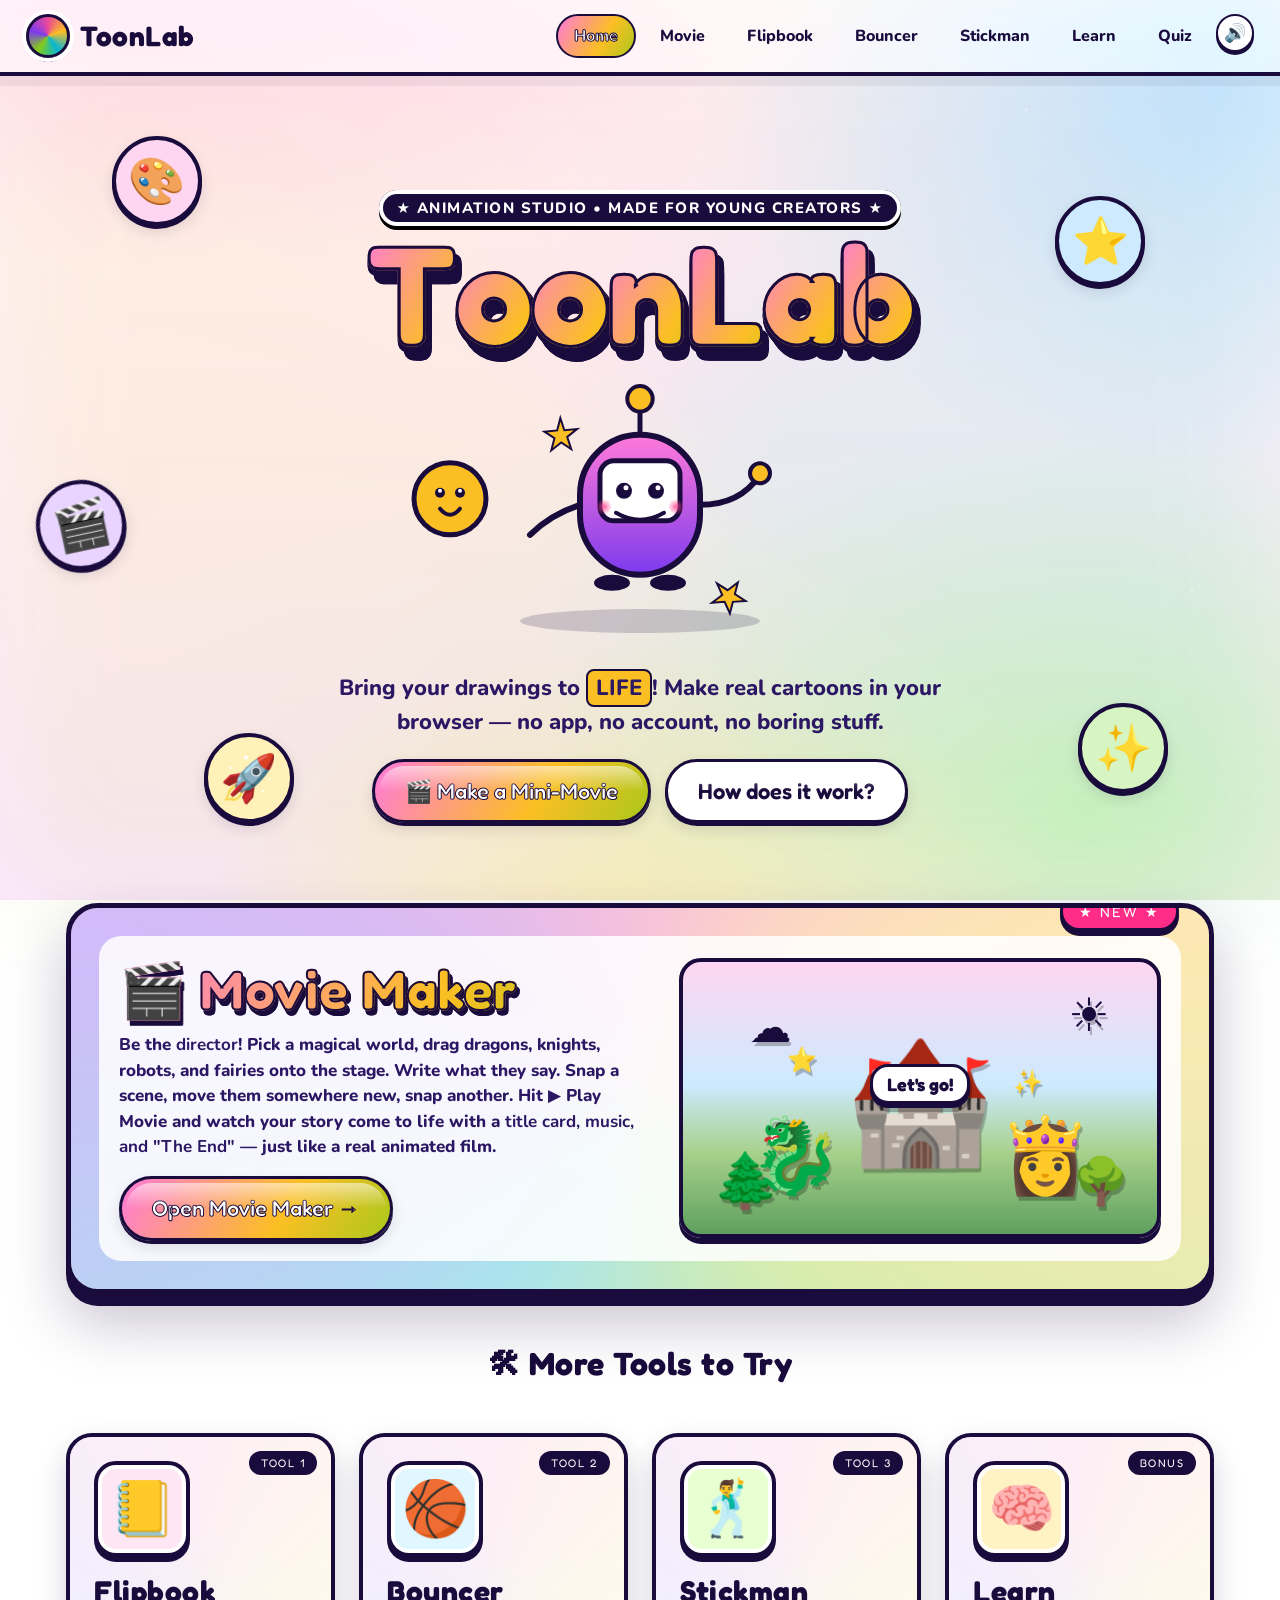
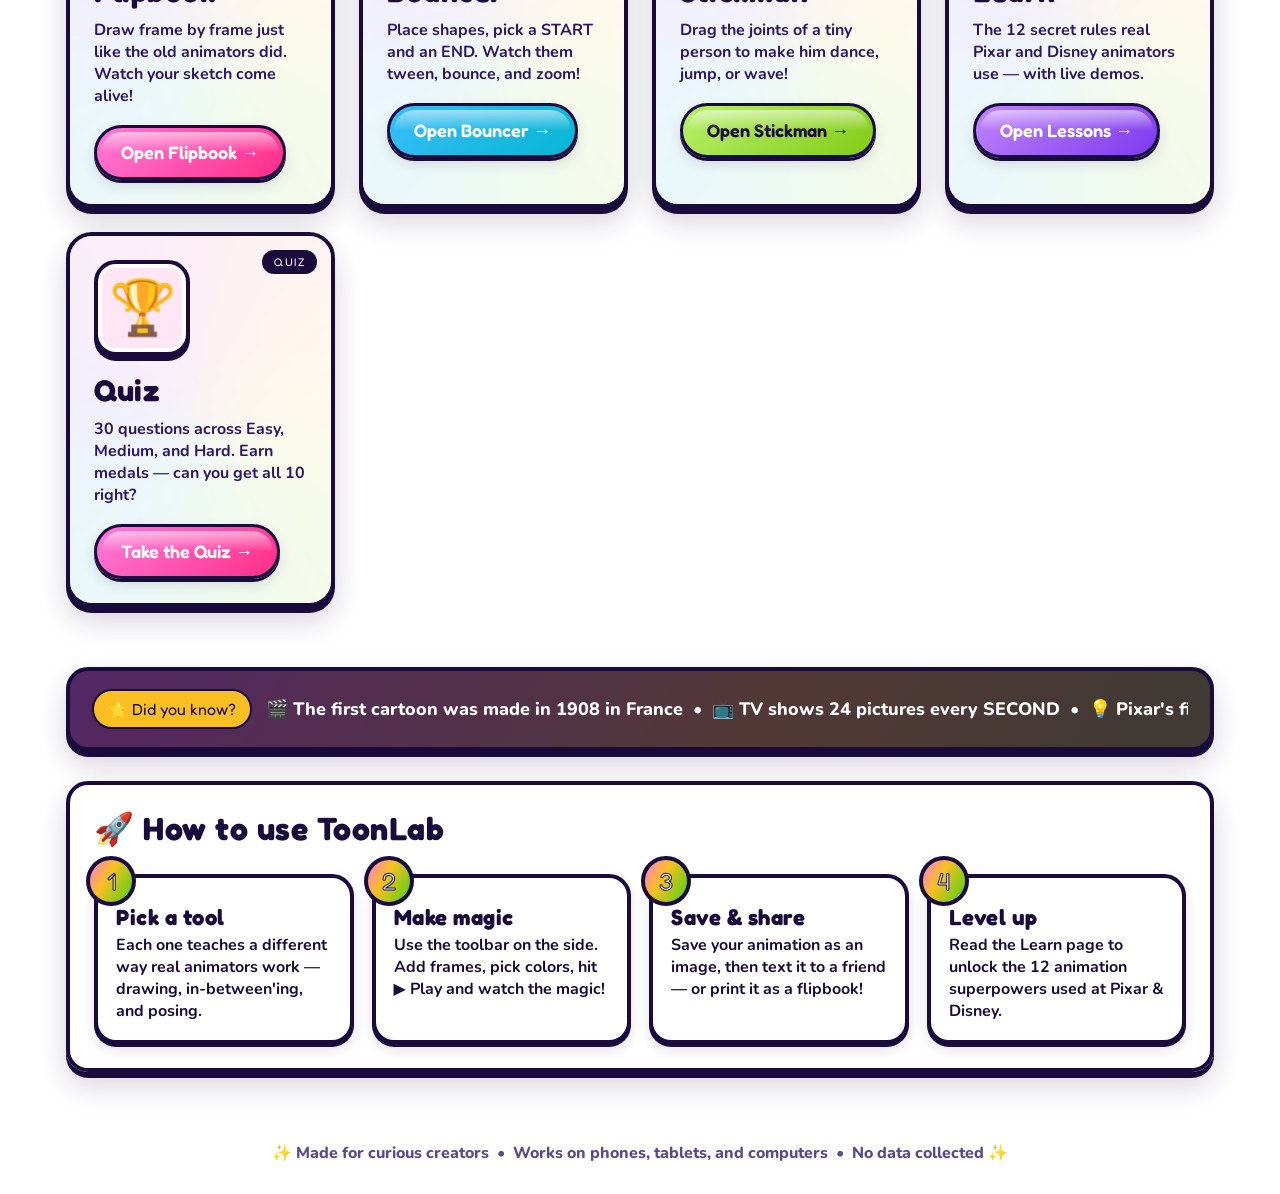
==== index.html @ 98f2019d "Add files via upload" ====
<!doctype html>
<html lang="en">
<head>
<meta charset="utf-8" />
<meta name="viewport" content="width=device-width,initial-scale=1" />
<title>ToonLab — Animation Studio for Young Creators</title>
<meta name="description" content="A free, fun animation studio for kids ages 11–13. Draw flipbooks, animate bouncing shapes, pose a stickman, and learn the 12 principles of animation." />
<link rel="preconnect" href="https://fonts.googleapis.com">
<link rel="preconnect" href="https://fonts.gstatic.com" crossorigin>
<link href="https://fonts.googleapis.com/css2?family=Fredoka:wght@500;600;700&family=Nunito:wght@600;700;800;900&display=swap" rel="stylesheet">
<link rel="stylesheet" href="styles.css" />
<link rel="icon" href="data:image/svg+xml,<svg xmlns=%22http://www.w3.org/2000/svg%22 viewBox=%220 0 100 100%22><text y=%22.9em%22 font-size=%2290%22>🎨</text></svg>" />
</head>
<body>

<nav class="nav">
  <a href="index.html" class="brand"><span class="logo"></span> ToonLab</a>
  <div class="nav-links">
    <a href="index.html" class="active">Home</a>
    <a href="movie.html">Movie</a>
    <a href="flipbook.html">Flipbook</a>
    <a href="bouncer.html">Bouncer</a>
    <a href="stickman.html">Stickman</a>
    <a href="learn.html">Learn</a>
    <a href="quiz.html">Quiz</a>
  </div>
</nav>

<div class="page">

  <section class="hero">
    <!-- floating background stickers -->
    <div class="sticker s1">🎨</div>
    <div class="sticker s2">⭐</div>
    <div class="sticker s3">🚀</div>
    <div class="sticker s4">✨</div>
    <div class="sticker s5">🎬</div>

    <div class="sub">★ Animation Studio • Made for Young Creators ★</div>
    <h1 aria-label="ToonLab">
      <span class="letter">T</span><span class="letter">o</span><span class="letter">o</span><span class="letter">n</span><span class="letter">L</span><span class="letter">a</span><span class="letter">b</span>
    </h1>

    <!-- big mascot -->
    <div style="margin: 22px auto 6px; max-width:520px">
      <svg id="mascot" viewBox="0 0 520 260" xmlns="http://www.w3.org/2000/svg" aria-hidden="true">
        <defs>
          <linearGradient id="bodyGrad" x1="0" x2="0" y1="0" y2="1">
            <stop offset="0%" stop-color="#ff7ad9"/>
            <stop offset="100%" stop-color="#7c3aed"/>
          </linearGradient>
          <radialGradient id="cheek" cx=".5" cy=".5" r=".5">
            <stop offset="0%" stop-color="#ff3b8b" stop-opacity=".8"/>
            <stop offset="100%" stop-color="#ff3b8b" stop-opacity="0"/>
          </radialGradient>
        </defs>

        <!-- shadow puddle -->
        <ellipse cx="260" cy="240" rx="120" ry="12" fill="#1a0b3d" opacity=".18"/>

        <!-- left bouncy friend -->
        <g transform="translate(70,140)">
          <circle cx="0" cy="0" r="36" fill="#fbbf24" stroke="#1a0b3d" stroke-width="5"/>
          <circle cx="-10" cy="-6" r="5" fill="#1a0b3d"/>
          <circle cx="10"  cy="-6" r="5" fill="#1a0b3d"/>
          <circle cx="-10" cy="-8" r="2" fill="#fff"/>
          <circle cx="10"  cy="-8" r="2" fill="#fff"/>
          <path d="M-10 10 Q0 22 10 10" stroke="#1a0b3d" stroke-width="4" fill="none" stroke-linecap="round"/>
          <animateTransform attributeName="transform" type="translate" values="70,140; 70,116; 70,140" dur="1.4s" repeatCount="indefinite"/>
        </g>

        <!-- right wedge buddy -->
        <g transform="translate(440,150)">
          <polygon points="0,-32 30,28 -30,28" fill="#06b6d4" stroke="#1a0b3d" stroke-width="5"/>
          <circle cx="-8" cy="10" r="5" fill="#1a0b3d"/>
          <circle cx="10" cy="10" r="5" fill="#1a0b3d"/>
          <path d="M-8 22 Q1 28 10 22" stroke="#1a0b3d" stroke-width="4" fill="none" stroke-linecap="round"/>
          <animateTransform attributeName="transform" type="rotate" values="-8 0 0; 8 0 0; -8 0 0" dur="2s" repeatCount="indefinite" additive="sum"/>
          <animateTransform attributeName="transform" type="translate" values="440,150" dur="2s" repeatCount="indefinite" additive="sum"/>
        </g>

        <!-- center mascot: cute pencil-bot -->
        <g id="mascot-body">
          <!-- body -->
          <rect x="200" y="60" width="120" height="140" rx="60" fill="url(#bodyGrad)" stroke="#1a0b3d" stroke-width="6"/>
          <!-- antenna -->
          <line x1="260" y1="60" x2="260" y2="30" stroke="#1a0b3d" stroke-width="5"/>
          <circle cx="260" cy="24" r="10" fill="#fbbf24" stroke="#1a0b3d" stroke-width="4">
            <animate attributeName="r" values="10;13;10" dur="1s" repeatCount="indefinite"/>
          </circle>
          <!-- screen face -->
          <rect x="220" y="86" width="80" height="60" rx="14" fill="#fff" stroke="#1a0b3d" stroke-width="5"/>
          <!-- eyes -->
          <g id="eyes">
            <circle cx="244" cy="116" r="8" fill="#1a0b3d"/>
            <circle cx="276" cy="116" r="8" fill="#1a0b3d"/>
            <circle cx="246" cy="113" r="2.5" fill="#fff"/>
            <circle cx="278" cy="113" r="2.5" fill="#fff"/>
            <!-- blink -->
            <rect id="blinkL" x="236" y="116" width="16" height="0" fill="#fff"/>
            <rect id="blinkR" x="268" y="116" width="16" height="0" fill="#fff"/>
          </g>
          <!-- smile -->
          <path d="M236 138 Q260 152 284 138" stroke="#1a0b3d" stroke-width="4" fill="none" stroke-linecap="round"/>
          <!-- cheeks -->
          <circle cx="224" cy="132" r="8" fill="url(#cheek)"/>
          <circle cx="296" cy="132" r="8" fill="url(#cheek)"/>
          <!-- arms holding things -->
          <g>
            <!-- left arm holding paintbrush -->
            <path d="M200 130 Q170 140 150 160" stroke="#1a0b3d" stroke-width="6" fill="none" stroke-linecap="round"/>
            <g transform="translate(130,165)">
              <rect x="-6" y="-20" width="12" height="34" rx="3" fill="#ec4899" stroke="#1a0b3d" stroke-width="3"/>
              <rect x="-7" y="-30" width="14" height="14" rx="3" fill="#fbbf24" stroke="#1a0b3d" stroke-width="3"/>
              <animateTransform attributeName="transform" type="rotate" values="-25 0 0;15 0 0;-25 0 0" dur="2.4s" repeatCount="indefinite" additive="sum"/>
              <animateTransform attributeName="transform" type="translate" values="130,165" dur="2.4s" repeatCount="indefinite" additive="sum"/>
            </g>
            <!-- right arm wave -->
            <path id="rightArm" d="M320 130 Q360 130 380 100" stroke="#1a0b3d" stroke-width="6" fill="none" stroke-linecap="round"/>
            <circle id="rightHand" cx="380" cy="100" r="10" fill="#fbbf24" stroke="#1a0b3d" stroke-width="4">
              <animate attributeName="cy" values="100;82;100" dur="1.2s" repeatCount="indefinite"/>
            </circle>
          </g>
          <!-- feet -->
          <ellipse cx="232" cy="208" rx="18" ry="8" fill="#1a0b3d"/>
          <ellipse cx="288" cy="208" rx="18" ry="8" fill="#1a0b3d"/>
          <!-- whole body subtle bob -->
          <animateTransform attributeName="transform" type="translate" values="0,0; 0,-8; 0,0" dur="2.2s" repeatCount="indefinite"/>
        </g>

        <!-- sparkles around -->
        <g fill="#fbbf24" stroke="#1a0b3d" stroke-width="2">
          <polygon points="180,40 184,52 196,52 186,60 190,72 180,64 170,72 174,60 164,52 176,52" >
            <animateTransform attributeName="transform" type="rotate" from="0 180 56" to="360 180 56" dur="6s" repeatCount="indefinite"/>
          </polygon>
          <polygon points="350,200 354,212 366,212 356,220 360,232 350,224 340,232 344,220 334,212 346,212">
            <animateTransform attributeName="transform" type="rotate" from="360 350 216" to="0 350 216" dur="5s" repeatCount="indefinite"/>
          </polygon>
        </g>
      </svg>
    </div>

    <p class="lead">Bring your drawings to <em>LIFE</em>! Make real cartoons in your browser — no app, no account, no boring stuff.</p>
    <div class="cta-row">
      <a href="movie.html" class="btn rainbow big" data-sound="fanfare" data-confetti>🎬 Make a Mini-Movie</a>
      <a href="learn.html" class="btn ghost big" data-sound="pop">How does it work?</a>
    </div>
  </section>

  <section class="featured-movie">
    <a class="featured-card" href="movie.html" data-sound="fanfare">
      <span class="new-badge">★ NEW ★</span>
      <div class="featured-inner">
        <div class="featured-text">
          <h2>🎬 Movie Maker</h2>
          <p>Be the <strong>director</strong>! Pick a magical world, drag dragons, knights, robots, and fairies onto the stage. Write what they say. Snap a scene, move them somewhere new, snap another. Hit ▶ Play Movie and watch your story come to life with a <strong>title card, music, and "The End"</strong> — just like a real animated film.</p>
          <span class="btn rainbow big">Open Movie Maker →</span>
        </div>
        <div class="featured-preview">
          <div class="preview-scene">
            <span class="p-sun">☀️</span>
            <span class="p-cloud">☁️</span>
            <span class="p-castle">🏰</span>
            <span class="p-dragon">🐉</span>
            <span class="p-princess">👸</span>
            <span class="p-bubble">Let's go!</span>
            <span class="p-tree t1">🌲</span>
            <span class="p-tree t2">🌳</span>
            <span class="p-star s1">⭐</span>
            <span class="p-star s2">✨</span>
          </div>
        </div>
      </div>
    </a>
  </section>

  <h2 style="text-align:center; margin-top:50px; font-size:32px">🛠 More Tools to Try</h2>

  <section class="tools" aria-label="Animation tools">
    <a class="tool-card" href="flipbook.html" data-sound="pop">
      <div class="glass"></div>
      <span class="tag">Tool 1</span>
      <div class="icon" style="background:#ffe6f4">📒</div>
      <h3>Flipbook</h3>
      <p>Draw frame by frame just like the old animators did. Watch your sketch come alive!</p>
      <span class="btn pink go">Open Flipbook →</span>
    </a>
    <a class="tool-card" href="bouncer.html" data-sound="pop">
      <div class="glass"></div>
      <span class="tag">Tool 2</span>
      <div class="icon" style="background:#e0f7ff">🏀</div>
      <h3>Bouncer</h3>
      <p>Place shapes, pick a START and an END. Watch them tween, bounce, and zoom!</p>
      <span class="btn blue go">Open Bouncer →</span>
    </a>
    <a class="tool-card" href="stickman.html" data-sound="pop">
      <div class="glass"></div>
      <span class="tag">Tool 3</span>
      <div class="icon" style="background:#e7ffd1">🕺</div>
      <h3>Stickman</h3>
      <p>Drag the joints of a tiny person to make him dance, jump, or wave!</p>
      <span class="btn green go">Open Stickman →</span>
    </a>
    <a class="tool-card" href="learn.html" data-sound="pop">
      <div class="glass"></div>
      <span class="tag">Bonus</span>
      <div class="icon" style="background:#fff3c4">🧠</div>
      <h3>Learn</h3>
      <p>The 12 secret rules real Pixar and Disney animators use — with live demos.</p>
      <span class="btn purple go">Open Lessons →</span>
    </a>
    <a class="tool-card" href="quiz.html" data-sound="pop">
      <div class="glass"></div>
      <span class="tag">Quiz</span>
      <div class="icon" style="background:#ffe6f4">🏆</div>
      <h3>Quiz</h3>
      <p>30 questions across Easy, Medium, and Hard. Earn medals — can you get all 10 right?</p>
      <span class="btn pink go">Take the Quiz →</span>
    </a>
  </section>

  <section class="ticker" aria-label="Fun animation facts">
    <span class="label">⭐ Did you know?</span>
    <div class="scroll">
      <p>🎬 The first cartoon was made in 1908 in France &nbsp;•&nbsp;
         📺 TV shows 24 pictures every SECOND &nbsp;•&nbsp;
         💡 Pixar's first short was a bouncy lamp &nbsp;•&nbsp;
         🧱 Stop-motion animators move things 1 mm at a time &nbsp;•&nbsp;
         🐭 Mickey Mouse is just two circles &nbsp;•&nbsp;
         🎨 A flipbook can need 60 drawings for 5 seconds! 😱</p>
    </div>
  </section>

  <section class="card" style="margin-top:30px">
    <h2 style="margin-top:0; font-size:32px">🚀 How to use ToonLab</h2>
    <div class="howitworks">
      <div class="howstep">
        <div class="step-num">1</div>
        <h3>Pick a tool</h3>
        <p>Each one teaches a different way real animators work — drawing, in-between'ing, and posing.</p>
      </div>
      <div class="howstep">
        <div class="step-num">2</div>
        <h3>Make magic</h3>
        <p>Use the toolbar on the side. Add frames, pick colors, hit ▶ Play and watch the magic!</p>
      </div>
      <div class="howstep">
        <div class="step-num">3</div>
        <h3>Save & share</h3>
        <p>Save your animation as an image, then text it to a friend — or print it as a flipbook!</p>
      </div>
      <div class="howstep">
        <div class="step-num">4</div>
        <h3>Level up</h3>
        <p>Read the Learn page to unlock the 12 animation superpowers used at Pixar & Disney.</p>
      </div>
    </div>
  </section>

</div>

<footer>
  ✨ Made for curious creators &nbsp;•&nbsp; Works on phones, tablets, and computers &nbsp;•&nbsp; No data collected ✨
</footer>

<script src="fx.js"></script>
<script>
  // mascot occasional blink
  const blinkL = document.getElementById('blinkL');
  const blinkR = document.getElementById('blinkR');
  function blink(){
    if (!blinkL) return;
    blinkL.setAttribute('height','16'); blinkL.setAttribute('y','108');
    blinkR.setAttribute('height','16'); blinkR.setAttribute('y','108');
    setTimeout(()=>{
      blinkL.setAttribute('height','0');
      blinkR.setAttribute('height','0');
    }, 130);
    setTimeout(blink, 2200 + Math.random()*3000);
  }
  setTimeout(blink, 1500);

  // welcome toast
  window.addEventListener('load', ()=>{
    setTimeout(()=> ToonFX && ToonFX.toast("Welcome to ToonLab! Pick a tool to start.", "🎉"), 500);
  });
</script>
</body>
</html>
---- styles.css ----
/* ===================================================
   ToonLab — Visually-loaded theme for ages 11–13
   =================================================== */

:root{
  --ink:#1a0b3d;
  --paper:#ffffff;
  --purple:#7c3aed;
  --pink:#ec4899;
  --hot:#ff2d87;
  --yellow:#fbbf24;
  --gold:#ffb800;
  --blue:#06b6d4;
  --sky:#38bdf8;
  --green:#84cc16;
  --orange:#fb923c;
  --red:#ef4444;
  --mint:#34d399;
  --lilac:#c084fc;

  --shadow: 0 6px 0 var(--ink), 0 14px 30px rgba(26,11,61,.18);
  --shadow-sm: 0 3px 0 var(--ink), 0 6px 14px rgba(26,11,61,.12);
  --radius:22px;

  --grad-rainbow: linear-gradient(120deg, #ff7ad9, #fbbf24, #84cc16, #06b6d4, #7c3aed, #ff7ad9);
}

*{box-sizing:border-box}
html,body{margin:0;padding:0}
html{scroll-behavior:smooth}

body{
  font-family:'Nunito',system-ui,sans-serif;
  color:var(--ink);
  min-height:100vh;
  overflow-x:hidden;
  position:relative;
  background:
    radial-gradient(1100px 600px at 12% -10%, #ffd6f1 0%, transparent 60%),
    radial-gradient(900px 700px at 95% 10%, #cdeaff 0%, transparent 55%),
    radial-gradient(900px 700px at 50% 110%, #fff1b8 0%, transparent 50%),
    radial-gradient(1000px 700px at 85% 90%, #d6f5c3 0%, transparent 55%),
    linear-gradient(180deg, #fff8ee 0%, #fbe9ff 100%);
  background-attachment: fixed;
}

/* shifting hue overlay so the sky feels alive */
body::before{
  content:"";
  position:fixed; inset:0;
  background:
    conic-gradient(from 0deg at 50% 50%, rgba(255,122,217,0.18), rgba(6,182,212,0.18), rgba(132,204,22,0.18), rgba(251,191,36,0.18), rgba(255,122,217,0.18));
  filter: blur(60px);
  z-index:0;
  pointer-events:none;
  animation: skyShift 22s linear infinite;
  opacity:.55;
}
@keyframes skyShift{ to { transform: rotate(360deg) scale(1.2); } }

/* floating stars layer (CSS only — drawn with radial-gradients) */
body::after{
  content:"";
  position:fixed; inset:-50px;
  background-image:
    radial-gradient(2px 2px at 12% 22%, #fff, transparent 60%),
    radial-gradient(3px 3px at 78% 16%, #fff, transparent 60%),
    radial-gradient(2px 2px at 28% 78%, #fff, transparent 60%),
    radial-gradient(2px 2px at 62% 88%, #fff, transparent 60%),
    radial-gradient(3px 3px at 90% 64%, #fff, transparent 60%),
    radial-gradient(2px 2px at 6% 60%, #fff, transparent 60%),
    radial-gradient(2px 2px at 44% 12%, #fff, transparent 60%),
    radial-gradient(2px 2px at 36% 50%, #fff, transparent 60%);
  z-index:0;
  pointer-events:none;
  animation: starsFloat 14s ease-in-out infinite alternate;
  opacity:.7;
  mix-blend-mode: screen;
}
@keyframes starsFloat{
  from{ transform: translate3d(0,0,0); }
  to  { transform: translate3d(20px, -30px, 0); }
}

/* keep content above */
nav, .page, footer{ position:relative; z-index:1 }

/* ---------- Headings ---------- */
h1,h2,h3,.display{
  font-family:'Fredoka',sans-serif;
  font-weight:700;
  letter-spacing:0.5px;
}

/* ---------- Top nav ---------- */
.nav{
  display:flex;
  align-items:center;
  justify-content:space-between;
  padding:14px 26px;
  background:rgba(255,255,255,0.6);
  backdrop-filter: blur(14px) saturate(180%);
  -webkit-backdrop-filter: blur(14px) saturate(180%);
  border-bottom:4px solid var(--ink);
  position:sticky; top:0; z-index:50;
  box-shadow: 0 10px 0 rgba(26,11,61,0.06);
}
.brand{
  display:flex; align-items:center; gap:10px;
  font-family:'Fredoka',sans-serif;
  font-size:28px; font-weight:700;
  text-decoration:none; color:var(--ink);
  letter-spacing:0.5px;
}
.brand .logo{
  width:44px; height:44px; border-radius:50%;
  background: conic-gradient(var(--pink), var(--yellow), var(--blue), var(--green), var(--purple), var(--pink));
  border:3px solid var(--ink);
  animation: spin 12s linear infinite;
  box-shadow: 0 0 0 4px #fff, 0 4px 0 var(--ink);
}
@keyframes spin{to{transform:rotate(360deg)}}
.nav-links{display:flex; gap:6px; flex-wrap:wrap}
.nav-links a{
  text-decoration:none;
  color:var(--ink);
  padding:9px 16px;
  border-radius:999px;
  font-weight:800;
  border:2px solid transparent;
  transition: all .15s ease;
}
.nav-links a:hover{
  background:var(--yellow);
  border-color:var(--ink);
  transform: translateY(-2px);
}
.nav-links a.active{
  background: var(--grad-rainbow);
  background-size: 300% 300%;
  color:#fff;
  -webkit-text-stroke: 1px var(--ink);
  border-color:var(--ink);
  animation: gradMove 6s ease-in-out infinite;
}
@keyframes gradMove{
  0%,100%{background-position: 0% 50%}
  50%{background-position: 100% 50%}
}

/* ---------- Buttons ---------- */
.btn{
  display:inline-block;
  font-family:'Fredoka',sans-serif;
  font-weight:600;
  font-size:18px;
  padding:13px 24px;
  border-radius:999px;
  border:3px solid var(--ink);
  background:var(--yellow);
  color:var(--ink);
  cursor:pointer;
  box-shadow: var(--shadow-sm);
  transition: transform .08s, box-shadow .08s, filter .15s;
  text-decoration:none;
  position:relative;
}
.btn::before{
  content:"";
  position:absolute; inset:4px;
  border-radius:inherit;
  background: linear-gradient(180deg, rgba(255,255,255,.55), transparent 50%);
  pointer-events:none;
}
.btn:hover{ transform:translateY(-3px); filter:brightness(1.05); box-shadow: 0 7px 0 var(--ink), 0 12px 24px rgba(26,11,61,.2) }
.btn:active{ transform:translateY(2px); box-shadow: 0 1px 0 var(--ink) }
.btn.pink{ background: linear-gradient(135deg, #ff7ad9, var(--hot)); color:#fff }
.btn.blue{ background: linear-gradient(135deg, var(--sky), var(--blue)); color:#fff }
.btn.green{ background: linear-gradient(135deg, #b6f06a, var(--green)) }
.btn.purple{ background: linear-gradient(135deg, var(--lilac), var(--purple)); color:#fff }
.btn.ghost{ background:#fff }
.btn.rainbow{
  background: var(--grad-rainbow);
  background-size: 300% 300%;
  color:#fff;
  -webkit-text-stroke: 1px var(--ink);
  animation: gradMove 5s ease-in-out infinite;
}
.btn.small{font-size:14px; padding:8px 14px}
.btn.big{font-size:22px; padding:16px 30px}

/* ---------- Layout ---------- */
.page{max-width:1200px; margin:0 auto; padding:30px 26px}
.card{
  background:rgba(255,255,255,0.85);
  backdrop-filter: blur(10px);
  border:4px solid var(--ink);
  border-radius:var(--radius);
  box-shadow: var(--shadow);
  padding:24px;
}
.row{display:flex; gap:18px; flex-wrap:wrap}
.col{flex:1; min-width:260px}

/* ---------- HERO ---------- */
.hero{
  position:relative;
  padding: 70px 16px 30px;
  text-align:center;
  overflow:visible;
}
.hero h1{
  font-size:clamp(56px, 11vw, 140px);
  margin:0;
  line-height:0.95;
  letter-spacing:-2px;
  background: linear-gradient(180deg, #fff 0%, #ffe9d6 50%, #fff 100%);
  background-clip: text;
  -webkit-background-clip: text;
  color: transparent;
  -webkit-text-stroke: 3px var(--ink);
  filter: drop-shadow(6px 8px 0 var(--ink));
}
.hero h1 .letter{
  display:inline-block;
  background: var(--grad-rainbow);
  background-size: 400% 400%;
  -webkit-background-clip: text;
  background-clip: text;
  color: transparent;
  -webkit-text-stroke: 3px var(--ink);
  filter: drop-shadow(0 6px 0 var(--ink));
  animation: bob 2.4s ease-in-out infinite, gradMove 6s ease-in-out infinite;
}
.hero h1 .letter:nth-child(2){animation-delay:.1s, -1s}
.hero h1 .letter:nth-child(3){animation-delay:.2s, -2s}
.hero h1 .letter:nth-child(4){animation-delay:.3s, -3s}
.hero h1 .letter:nth-child(5){animation-delay:.4s, -4s}
.hero h1 .letter:nth-child(6){animation-delay:.5s, -5s}
.hero h1 .letter:nth-child(7){animation-delay:.6s, -6s}
@keyframes bob{
  0%,100%{transform:translateY(0) rotate(-3deg)}
  50%{transform:translateY(-16px) rotate(3deg)}
}
.hero .sub{
  display:inline-block;
  margin-top:14px;
  background: var(--ink);
  color:#fff;
  font-weight:800;
  padding:8px 18px;
  border-radius:999px;
  font-size:15px;
  letter-spacing:1.5px;
  text-transform:uppercase;
  box-shadow: 0 4px 0 #000, 0 0 0 4px #fff inset;
}
.hero p.lead{
  font-size:22px;
  max-width:680px;
  margin: 22px auto 12px;
  font-weight:800;
  color:#2b1763;
}
.hero p.lead em{
  background: var(--yellow);
  padding: 2px 8px;
  border-radius:8px;
  border:2px solid var(--ink);
  font-style: normal;
  display:inline-block;
}
.hero .cta-row{margin-top:22px; display:flex; gap:14px; justify-content:center; flex-wrap:wrap}

/* floating stickers */
.sticker{
  position:absolute;
  width:90px; height:90px;
  border-radius:50%;
  display:grid; place-items:center;
  border:4px solid var(--ink);
  box-shadow: var(--shadow-sm);
  font-size:46px;
  background:#fff;
  animation: floaty 6s ease-in-out infinite;
}
.sticker.s1{ top: 30px; left: 4%;  background:#ffd6f1; animation-delay:0s; }
.sticker.s2{ top: 90px; right:6%;  background:#cdeaff; animation-delay:-1.2s; }
.sticker.s3{ bottom: 30px; left: 12%; background:#fff1b8; animation-delay:-2.4s; }
.sticker.s4{ bottom: 60px; right: 4%; background:#d6f5c3; animation-delay:-3.6s; }
.sticker.s5{ top:50%; left: -30px; background:#e9d4ff; animation-delay:-4.8s; transform: rotate(-12deg); }
@keyframes floaty{
  0%,100%{ transform: translateY(0) rotate(-6deg); }
  50%   { transform: translateY(-18px) rotate(6deg); }
}

/* ----------- Tool cards (huge upgrade) ----------- */
.tools{
  display:grid;
  grid-template-columns: repeat(auto-fit, minmax(260px, 1fr));
  gap:24px;
  margin-top:50px;
}
.tool-card{
  position:relative;
  border:4px solid var(--ink);
  border-radius:26px;
  padding:24px;
  text-decoration:none;
  color:var(--ink);
  display:flex; flex-direction:column; gap:10px;
  background:#fff;
  box-shadow: var(--shadow);
  overflow:hidden;
  transform-style: preserve-3d;
  transition: transform .25s ease, box-shadow .25s ease;
}
.tool-card::before{
  content:"";
  position:absolute; inset:-30%;
  background: conic-gradient(from 0deg, var(--pink), var(--yellow), var(--green), var(--blue), var(--purple), var(--pink));
  filter: blur(40px);
  opacity:.4;
  z-index:0;
  animation: skyShift 18s linear infinite;
}
.tool-card > *{position:relative; z-index:1}
.tool-card .glass{
  position:absolute; inset:0;
  background: rgba(255,255,255,.78);
  z-index:0;
}
.tool-card:hover{
  transform: translateY(-8px) rotate(-1.2deg) scale(1.02);
  box-shadow: 0 14px 0 var(--ink), 0 30px 60px rgba(26,11,61,.25);
}
.tool-card .icon{
  width:96px; height:96px;
  border-radius:22px;
  border:4px solid var(--ink);
  display:grid; place-items:center;
  font-size:54px;
  background:#fff;
  box-shadow: 0 5px 0 var(--ink), 0 0 0 4px #fff inset;
  animation: floaty 5s ease-in-out infinite;
}
.tool-card h3{font-size:30px; margin:6px 0 0}
.tool-card p{margin:0; font-weight:700; color:#2b1763}
.tool-card .tag{
  position:absolute; top:14px; right:14px;
  background:var(--ink); color:#fff;
  font-family:'Fredoka',sans-serif;
  font-size:11px; padding:5px 12px;
  border-radius:999px;
  text-transform:uppercase; letter-spacing:1.5px;
  z-index:2;
}
.tool-card .go{
  align-self:flex-start;
  margin-top:8px;
}

/* ticker (facts) */
.ticker{
  margin-top:60px;
  background:var(--ink); color:#fff;
  border-radius:var(--radius);
  padding:18px 22px;
  border:4px solid var(--ink);
  display:flex; gap:14px; align-items:center;
  box-shadow: var(--shadow);
  position:relative; overflow:hidden;
}
.ticker::before{
  content:"";
  position:absolute; inset:0;
  background: var(--grad-rainbow);
  background-size:300% 300%;
  opacity:.25;
  animation: gradMove 8s ease-in-out infinite;
}
.ticker > *{position:relative; z-index:1}
.ticker .label{
  background:var(--yellow); color:var(--ink);
  font-family:'Fredoka',sans-serif;
  padding:8px 14px; border-radius:999px;
  white-space:nowrap;
  border:2px solid var(--ink);
}
.ticker .scroll{overflow:hidden; flex:1}
.ticker .scroll p{
  display:inline-block;
  white-space:nowrap;
  animation: ticker 44s linear infinite;
  font-weight:800;
  margin:0;
  font-size:18px;
}
@keyframes ticker{from{transform:translateX(100%)} to{transform:translateX(-100%)}}

/* how-it-works */
.howitworks{
  display:grid;
  grid-template-columns: repeat(auto-fit, minmax(220px, 1fr));
  gap:18px;
  margin-top:24px;
}
.howstep{
  position:relative;
  background:#fff;
  border:4px solid var(--ink);
  border-radius:22px;
  padding:18px;
  box-shadow: var(--shadow-sm);
}
.howstep .step-num{
  position:absolute; top:-22px; left:-12px;
  width:50px; height:50px;
  border-radius:50%;
  background: var(--grad-rainbow);
  background-size:200% 200%;
  border:4px solid var(--ink);
  display:grid; place-items:center;
  color:#fff;
  -webkit-text-stroke:1px var(--ink);
  font-family:'Fredoka',sans-serif;
  font-size:24px;
  animation: gradMove 6s ease-in-out infinite, floaty 5s ease-in-out infinite;
}
.howstep h3{margin:8px 0 4px; font-size:22px}
.howstep p{margin:0; font-weight:700}

/* ---------- studio (tool pages) ---------- */
.studio{
  display:grid;
  grid-template-columns: 260px 1fr;
  gap:20px;
}
.studio .panel{
  background: rgba(255,255,255,0.92);
  backdrop-filter: blur(10px);
  border:4px solid var(--ink);
  border-radius:var(--radius);
  box-shadow: var(--shadow);
  padding:18px;
}
.studio .stage-wrap{padding:0; overflow:hidden}
.studio h2{margin:0 0 14px; font-size:24px}
.studio .group{margin-bottom:18px}
.studio .group label{
  display:block; font-weight:800; font-size:12px;
  text-transform:uppercase; letter-spacing:1.5px;
  margin-bottom:6px;
  color:#5b3da4;
}
.swatches{display:flex; flex-wrap:wrap; gap:8px}
.swatch{
  width:32px; height:32px; border-radius:50%;
  border:3px solid var(--ink); cursor:pointer;
  transition: transform .12s;
  box-shadow: 0 3px 0 var(--ink);
}
.swatch:hover{ transform: translateY(-3px) scale(1.1) }
.swatch.active{ outline:4px solid var(--yellow); outline-offset:3px }
.slider-row{display:flex; align-items:center; gap:8px}
.slider-row input[type=range]{flex:1}
input[type=range]{
  -webkit-appearance: none;
  appearance: none;
  height:10px;
  background: linear-gradient(90deg, var(--pink), var(--yellow), var(--green), var(--blue), var(--purple));
  border-radius:999px;
  border:3px solid var(--ink);
  outline:none;
}
input[type=range]::-webkit-slider-thumb{
  -webkit-appearance: none;
  appearance: none;
  width:20px; height:20px; border-radius:50%;
  background:#fff;
  border:3px solid var(--ink);
  cursor:pointer;
  box-shadow:0 3px 0 var(--ink);
}
input[type=range]::-moz-range-thumb{
  width:20px; height:20px; border-radius:50%;
  background:#fff; border:3px solid var(--ink); cursor:pointer;
  box-shadow:0 3px 0 var(--ink);
}
.button-row{display:flex; gap:8px; flex-wrap:wrap}
.frames{
  background:linear-gradient(180deg, #fff4d6, #ffe5f4);
  border-top:4px solid var(--ink);
  padding:14px;
  display:flex; gap:10px; overflow-x:auto;
}
.frame-thumb{
  width:84px; height:62px;
  background:#fff;
  border:3px solid var(--ink);
  border-radius:12px;
  flex-shrink:0;
  position:relative;
  cursor:pointer;
  box-shadow: 0 3px 0 var(--ink);
  transition: transform .12s;
}
.frame-thumb:hover{ transform: translateY(-3px) rotate(-2deg); }
.frame-thumb.active{outline:4px solid var(--pink); outline-offset:2px}
.frame-thumb .num{
  position:absolute; bottom:-7px; right:-7px;
  background:var(--purple); color:#fff;
  font-family:'Fredoka',sans-serif;
  font-size:11px; padding:2px 7px;
  border-radius:999px;
  border:2px solid var(--ink);
}
.frame-thumb canvas, .frame-thumb img{width:100%; height:100%; border-radius:8px}
.frame-thumb .x{
  position:absolute; top:-8px; left:-8px;
  background:var(--hot); color:#fff;
  border:2px solid var(--ink);
  width:20px; height:20px; border-radius:50%;
  font-size:12px; line-height:16px;
  cursor:pointer;
}
.add-frame{
  background: linear-gradient(135deg, #b6f06a, var(--green));
  color:var(--ink);
  border:3px dashed var(--ink);
  border-radius:12px;
  font-family:'Fredoka',sans-serif; font-size:32px;
  cursor:pointer;
  width:84px; height:62px;
  flex-shrink:0;
  box-shadow: 0 3px 0 var(--ink);
}
.add-frame:hover{ transform: translateY(-3px) rotate(3deg); }

/* stage */
.stage{
  background:
    linear-gradient(45deg, #f9f3ff 25%, transparent 25%) 0 0/24px 24px,
    linear-gradient(-45deg, #f9f3ff 25%, transparent 25%) 0 12px/24px 24px,
    linear-gradient(45deg, transparent 75%, #f9f3ff 75%) 12px -12px/24px 24px,
    linear-gradient(-45deg, transparent 75%, #f9f3ff 75%) -12px 0/24px 24px,
    #ffffff;
  display:block;
  width:100%;
  border-bottom:4px solid var(--ink);
  cursor:crosshair;
  touch-action:none;
}

/* page banner used on tool/learn pages */
.banner{
  position:relative;
  border:4px solid var(--ink);
  border-radius:var(--radius);
  padding: 28px 26px;
  margin-bottom: 22px;
  overflow:hidden;
  background: var(--grad-rainbow);
  background-size: 300% 300%;
  color:#fff;
  -webkit-text-stroke: 1px var(--ink);
  box-shadow: var(--shadow);
  animation: gradMove 8s ease-in-out infinite;
}
.banner::after{
  content:"";
  position:absolute; inset:0;
  background:
    radial-gradient(circle at 14% 30%, rgba(255,255,255,.55) 0 16px, transparent 17px),
    radial-gradient(circle at 88% 70%, rgba(255,255,255,.55) 0 22px, transparent 23px),
    radial-gradient(circle at 56% 18%, rgba(255,255,255,.45) 0 10px, transparent 11px),
    radial-gradient(circle at 30% 80%, rgba(255,255,255,.45) 0 8px, transparent 9px),
    radial-gradient(circle at 72% 30%, rgba(255,255,255,.45) 0 12px, transparent 13px);
  pointer-events:none;
}
.banner h1{
  margin:0;
  font-size: clamp(34px, 5.5vw, 56px);
  line-height:1;
  filter: drop-shadow(3px 4px 0 var(--ink));
}
.banner p{
  margin:8px 0 0;
  font-size:18px;
  font-weight:800;
  max-width:780px;
}
.banner .float{
  position:absolute;
  font-size:46px;
  filter: drop-shadow(2px 3px 0 rgba(0,0,0,.25));
  animation: floaty 5s ease-in-out infinite;
}
.banner .float.f1{top:14px; right:22px}
.banner .float.f2{bottom:14px; right:120px; animation-delay:-1.5s}
.banner .float.f3{top:54px; right:200px; animation-delay:-2.5s}

/* ---------- Learn page ---------- */
.learn-grid{
  display:grid;
  grid-template-columns: repeat(auto-fit, minmax(280px, 1fr));
  gap:18px;
  margin-top:20px;
}
.principle{
  position:relative;
  background:#fff;
  border:4px solid var(--ink);
  border-radius:var(--radius);
  padding:18px;
  box-shadow: var(--shadow-sm);
  overflow:hidden;
  transition: transform .2s;
}
.principle:hover{ transform: translateY(-4px) rotate(-1deg); }
.principle::before{
  content:"";
  position:absolute; left:-60px; top:-60px; width:140px; height:140px;
  border-radius:50%;
  background: var(--grad-rainbow);
  background-size:200% 200%;
  filter: blur(30px);
  opacity:.45;
  animation: gradMove 10s ease-in-out infinite;
  z-index:0;
}
.principle > *{position:relative; z-index:1}
.principle .num{
  display:inline-block;
  background: var(--yellow);
  color:var(--ink);
  font-family:'Fredoka',sans-serif;
  width:42px; height:42px; border-radius:50%;
  text-align:center; line-height:34px;
  border:3px solid var(--ink);
  font-size:20px;
  margin-bottom:6px;
  box-shadow: 0 3px 0 var(--ink);
}
.principle h3{margin:6px 0; font-size:22px}
.principle .demo{
  height:84px; background:#fff8ee;
  border:3px dashed var(--ink);
  border-radius:12px;
  margin:10px 0;
  position:relative; overflow:hidden;
}
.principle p{font-weight:700}

.tip-strip{
  background: linear-gradient(135deg, var(--sky), var(--blue));
  color:#fff;
  border:4px solid var(--ink);
  border-radius:var(--radius);
  padding:18px 22px;
  margin-top:26px;
  display:flex; gap:14px; align-items:center;
  box-shadow:var(--shadow);
}
.tip-strip .ico{font-size:36px}

/* ---------- Glossary / facts ---------- */
.fun-facts{
  display:grid; grid-template-columns: repeat(auto-fit, minmax(220px, 1fr));
  gap:14px; margin-top:24px;
}
.fact{
  background: linear-gradient(135deg, #fff7c7, var(--yellow));
  border:4px solid var(--ink);
  border-radius:var(--radius);
  padding:16px;
  box-shadow: var(--shadow-sm);
  font-weight:800;
  position:relative; overflow:hidden;
}
.fact::before{
  content:"⭐";
  position:absolute; right:-10px; top:-14px;
  font-size:60px; opacity:.18;
}
.fact strong{font-family:'Fredoka',sans-serif; display:block; font-size:18px; margin-bottom:4px}

.glossary{
  background:#fff;
  border:4px solid var(--ink);
  border-radius:var(--radius);
  box-shadow: var(--shadow);
  padding:24px;
  margin-top:30px;
}
.glossary dt{
  font-family:'Fredoka',sans-serif;
  font-weight:700;
  font-size:20px;
  color:var(--purple);
  margin-top:12px;
}
.glossary dd{margin:0 0 6px; font-weight:700}

footer{
  text-align:center;
  padding:40px 20px 30px;
  font-weight:800;
  color:#5b4b89;
  position:relative; z-index:1;
}

/* ===== Sparkle / Confetti effects (canvas overlay) ===== */
#fx-canvas{
  position:fixed; inset:0;
  pointer-events:none;
  z-index:90;
}

/* Toast (achievements) */
.toast{
  position:fixed; bottom:30px; left:50%;
  transform: translateX(-50%) translateY(40px);
  background:#fff;
  border:4px solid var(--ink);
  border-radius:999px;
  padding:14px 22px;
  font-family:'Fredoka',sans-serif;
  font-weight:700; font-size:18px;
  display:flex; gap:10px; align-items:center;
  box-shadow: var(--shadow);
  opacity:0;
  transition: transform .3s ease, opacity .3s ease;
  z-index:120;
  pointer-events:none;
}
.toast.show{ opacity:1; transform: translateX(-50%) translateY(0); }
.toast .emo{ font-size:24px }

/* Sound toggle in nav */
.sound-toggle{
  border:2px solid var(--ink);
  border-radius:999px;
  background:#fff;
  width:38px; height:38px;
  font-size:18px;
  cursor:pointer;
  box-shadow: 0 3px 0 var(--ink);
}
.sound-toggle:hover{ transform: translateY(-2px); }

/* ===== Featured Movie card (homepage hero) ===== */
.featured-movie{ margin-top:50px }
.featured-card{
  position:relative;
  display:block;
  border:5px solid var(--ink);
  border-radius:32px;
  padding:28px;
  text-decoration:none;
  color:var(--ink);
  background:#fff;
  box-shadow: 0 12px 0 var(--ink), 0 28px 60px rgba(26,11,61,.25);
  overflow:hidden;
  transition: transform .25s ease, box-shadow .25s ease;
}
.featured-card:hover{
  transform: translateY(-6px) rotate(-.5deg);
  box-shadow: 0 18px 0 var(--ink), 0 38px 80px rgba(26,11,61,.3);
}
.featured-card::before{
  content:"";
  position:absolute; inset:-40%;
  background: conic-gradient(from 0deg, var(--pink), var(--yellow), var(--green), var(--blue), var(--purple), var(--pink));
  filter: blur(50px);
  opacity:.35;
  z-index:0;
  animation: skyShift 18s linear infinite;
}
.featured-card > .featured-inner{
  position:relative;
  z-index:1;
  display:grid;
  grid-template-columns: 1.1fr 1fr;
  gap:30px;
  align-items:center;
  background: rgba(255,255,255,.86);
  border-radius: 22px;
  padding:20px;
}
.featured-text h2{
  margin:0 0 10px;
  font-size: clamp(34px, 5vw, 54px);
  background: var(--grad-rainbow);
  background-size: 300% 300%;
  -webkit-background-clip: text;
  background-clip: text;
  color: transparent;
  -webkit-text-stroke: 2px var(--ink);
  filter: drop-shadow(3px 5px 0 var(--ink));
  animation: gradMove 6s ease-in-out infinite;
}
.featured-text p{ font-weight:800; font-size:17px; margin: 0 0 16px; color:#2b1763; line-height:1.5 }
.new-badge{
  position:absolute;
  top:-16px; right:30px;
  background: var(--hot); color:#fff;
  font-family:'Fredoka',sans-serif;
  font-size:14px;
  padding:8px 16px;
  border:3px solid var(--ink);
  border-radius:999px;
  letter-spacing:2px;
  box-shadow: 0 5px 0 var(--ink);
  z-index:5;
  animation: badgePop 1.4s ease-in-out infinite;
}
@keyframes badgePop{
  0%,100%{ transform: rotate(-6deg) scale(1) }
  50%   { transform: rotate(6deg) scale(1.1) }
}

/* preview "movie poster" */
.featured-preview{
  position:relative;
  height:280px;
  border-radius:22px;
  border:4px solid var(--ink);
  overflow:hidden;
  box-shadow: 0 6px 0 var(--ink);
  background: linear-gradient(180deg, #ffd6f1 0%, #cdeaff 45%, #a7d18c 70%, #5fa05f 100%);
}
.preview-scene{ position:absolute; inset:0 }
.preview-scene > span{
  position:absolute;
  filter: drop-shadow(2px 4px 0 rgba(0,0,0,.25));
}
.preview-scene .p-sun{ top:8%;  right:10%; font-size:46px; animation: floaty 4s ease-in-out infinite }
.preview-scene .p-cloud{ top:14%; left:14%; font-size:42px; animation: floaty 5s ease-in-out infinite reverse }
.preview-scene .p-castle{ bottom:18%; left:50%; transform:translateX(-50%); font-size:120px }
.preview-scene .p-tree.t1{ bottom:6%; left:6%; font-size:54px }
.preview-scene .p-tree.t2{ bottom:8%; right:6%; font-size:46px }
.preview-scene .p-dragon{
  bottom:10%; left:14%; font-size:74px;
  animation: hop 1.6s ease-in-out infinite;
}
.preview-scene .p-princess{
  bottom:10%; right:14%; font-size:74px;
  animation: hop 1.6s ease-in-out infinite .2s;
}
@keyframes hop{
  0%,100%{ transform: translateY(0) }
  50%   { transform: translateY(-14px) }
}
.preview-scene .p-bubble{
  position:absolute;
  bottom:48%; left:50%;
  transform: translateX(-50%);
  background:#fff;
  border:3px solid var(--ink);
  border-radius:18px;
  padding:6px 14px;
  font-family:'Fredoka',sans-serif;
  font-weight:700;
  font-size:18px;
  box-shadow: 0 4px 0 var(--ink);
  animation: bubblePop 2.4s ease-in-out infinite;
}
@keyframes bubblePop{
  0%,40%{ opacity:0; transform: translate(-50%, 10px) scale(.7) }
  50%,90%{ opacity:1; transform: translate(-50%, 0) scale(1) }
  100%{ opacity:0; transform: translate(-50%, -10px) scale(.9) }
}
.preview-scene .p-star{ font-size:24px; animation: spinStar 3s linear infinite }
.preview-scene .p-star.s1{ top:30%; left:22%; }
.preview-scene .p-star.s2{ top:38%; right:24%; animation-direction: reverse }
@keyframes spinStar{ to { transform: rotate(360deg) } }

@media (max-width: 760px){
  .featured-card > .featured-inner{ grid-template-columns: 1fr }
  .featured-preview{ height:220px }
}

/* ===== Movie Maker (movie.html) ===== */
.movie-studio{
  display:grid;
  grid-template-columns: 230px 1fr 230px;
  gap:18px;
}
.movie-studio .panel{
  background:rgba(255,255,255,.92);
  backdrop-filter: blur(10px);
  border:4px solid var(--ink);
  border-radius:var(--radius);
  box-shadow:var(--shadow);
  padding:16px;
}
.movie-studio .stage-col{ display:flex; flex-direction:column; gap:12px }
.movie-stage{
  position:relative;
  width:100%;
  aspect-ratio: 16/9;
  border:5px solid var(--ink);
  border-radius:var(--radius);
  overflow:hidden;
  background:#000;
  box-shadow:var(--shadow);
  cursor: crosshair;
  touch-action: none;
  user-select: none;
}
.movie-stage .bg, .movie-stage .decor, .movie-stage .items, .movie-stage .movieMode{
  position:absolute; inset:0;
}
.movie-stage .bg{ z-index:0; transition: opacity .35s ease }
.movie-stage .decor{ z-index:1; pointer-events:none }
.movie-stage .items{ z-index:2 }
.movie-stage .movieMode{ z-index:5; pointer-events:none; opacity:0; transition:opacity .35s }
.movie-stage .movieMode.on{ opacity:1 }
.movie-stage .movieMode .bar{
  position:absolute; left:0; right:0; height:0; background:#000;
  transition: height .35s ease;
}
.movie-stage .movieMode.on .bar{ height:8% }
.movie-stage .movieMode .bar.top{ top:0 }
.movie-stage .movieMode .bar.bottom{ bottom:0 }

.decor-item{
  position:absolute;
  transform: translate(-50%, -50%);
  filter: drop-shadow(2px 4px 0 rgba(0,0,0,.18));
  user-select:none;
  pointer-events:none;
}
.actor{
  position:absolute;
  transform: translate(-50%, -50%);
  cursor: grab;
  user-select:none;
  touch-action:none;
  transition: filter .2s;
}
.actor:active{ cursor:grabbing }
.actor.selected .emoji{
  filter: drop-shadow(0 0 0 #fbbf24) drop-shadow(0 0 6px #fbbf24);
  animation: actorWiggle 0.6s ease-in-out infinite;
}
@keyframes actorWiggle{
  0%,100%{ transform: rotate(-4deg) }
  50%{ transform: rotate(4deg) }
}
.actor .emoji{
  display:inline-block;
  line-height:1;
  filter: drop-shadow(3px 5px 0 rgba(0,0,0,.25));
}
.actor .bubble{
  position:absolute;
  bottom: 100%;
  left:50%;
  transform: translate(-50%, -10px);
  background:#fff;
  border:3px solid var(--ink);
  border-radius:18px;
  padding:8px 14px;
  font-family:'Fredoka',sans-serif;
  font-weight:700;
  font-size:16px;
  white-space:nowrap;
  max-width:240px;
  overflow:hidden; text-overflow:ellipsis;
  box-shadow:0 4px 0 var(--ink);
  pointer-events:none;
}
.actor .bubble::after{
  content:"";
  position:absolute;
  bottom:-12px; left:50%;
  transform: translateX(-50%);
  width:0; height:0;
  border-left:10px solid transparent;
  border-right:10px solid transparent;
  border-top:14px solid #fff;
  filter: drop-shadow(0 3px 0 var(--ink));
}

/* title card / end card */
.titleCard{
  position:absolute; inset:0;
  display:flex; align-items:center; justify-content:center;
  background: linear-gradient(135deg, rgba(0,0,0,.78), rgba(124,58,237,.55));
  opacity:0; pointer-events:none;
  transition: opacity .4s;
  z-index:6;
}
.titleCard.on{ opacity:1 }
.titleCard .tc-text{
  font-family:'Fredoka',sans-serif;
  font-size: clamp(36px, 7vw, 72px);
  color:#fff;
  -webkit-text-stroke: 2px var(--ink);
  background: var(--grad-rainbow);
  background-size:300% 300%;
  -webkit-background-clip: text;
  background-clip: text;
  color: transparent;
  filter: drop-shadow(0 4px 0 var(--ink));
  animation: gradMove 4s ease-in-out infinite, tcPop .6s ease-out backwards;
  text-align:center;
  padding: 0 20px;
}
@keyframes tcPop{
  from{ transform: scale(.5); opacity:0 }
  to  { transform: scale(1);   opacity:1 }
}

/* selected toolbar (under stage) */
.selected-bar{
  background: rgba(255,255,255,.92);
  border:4px solid var(--ink);
  border-radius: var(--radius);
  padding:10px 14px;
  display:flex; gap:10px; align-items:center; flex-wrap:wrap;
  box-shadow: var(--shadow-sm);
}
.selected-bar input[type=text]{
  flex:1; min-width:160px;
  padding:8px 12px;
  border:3px solid var(--ink);
  border-radius:999px;
  font-family:'Nunito',sans-serif;
  font-weight:700;
  font-size:15px;
}
.selected-bar label{ font-weight:700; font-size:13px; display:flex; align-items:center; gap:6px }
.selected-bar label input[type=range]{ width:90px }

/* scenes timeline */
.scenes-bar{
  background: linear-gradient(180deg, #fff4d6, #ffe5f4);
  border:4px solid var(--ink);
  border-radius:var(--radius);
  padding:14px;
  display:flex; gap:12px; overflow-x:auto;
  box-shadow: var(--shadow-sm);
}
.scene-thumb{
  position:relative;
  width:120px; height:72px;
  border:3px solid var(--ink);
  border-radius:12px;
  flex-shrink:0;
  cursor:pointer;
  overflow:hidden;
  box-shadow: 0 3px 0 var(--ink);
  transition: transform .12s;
  background:#fff;
}
.scene-thumb:hover{ transform: translateY(-3px) rotate(-2deg); }
.scene-thumb.active{ outline:4px solid var(--pink); outline-offset:2px }
.scene-thumb .num{
  position:absolute; bottom:-7px; right:-7px;
  background:var(--purple); color:#fff;
  font-family:'Fredoka',sans-serif;
  font-size:12px; padding:2px 8px;
  border-radius:999px;
  border:2px solid var(--ink);
}
.scene-thumb .x{
  position:absolute; top:-8px; left:-8px;
  background:var(--hot); color:#fff;
  border:2px solid var(--ink);
  width:22px; height:22px; border-radius:50%;
  font-size:13px; line-height:18px;
  cursor:pointer; z-index:2;
}
.scene-thumb .mini-cast{
  position:absolute; left:6px; bottom:4px; right:6px;
  display:flex; gap:1px; flex-wrap:nowrap; overflow:hidden;
  font-size:18px;
  filter: drop-shadow(1px 1px 0 rgba(0,0,0,.4));
}
.add-scene{
  background: linear-gradient(135deg, #b6f06a, var(--green));
  color:var(--ink);
  border:3px dashed var(--ink);
  border-radius:12px;
  font-family:'Fredoka',sans-serif; font-size:34px;
  cursor:pointer;
  width:120px; height:72px;
  flex-shrink:0;
  box-shadow: 0 3px 0 var(--ink);
  font-weight:700;
}
.add-scene:hover{ transform: translateY(-3px) rotate(2deg); }

/* library grids in side panels */
.bg-grid, .cast-grid{
  display:grid;
  grid-template-columns: repeat(auto-fit, minmax(56px, 1fr));
  gap:6px;
}
.lib-btn{
  background:#fff;
  border:3px solid var(--ink);
  border-radius:14px;
  padding:8px 4px;
  font-size:26px;
  cursor:pointer;
  box-shadow: 0 3px 0 var(--ink);
  transition: transform .1s;
  line-height:1;
  font-family:'Nunito',sans-serif;
}
.lib-btn:hover{ transform: translateY(-3px) scale(1.08); background: var(--yellow); }
.lib-btn:active{ transform: translateY(1px) }
.lib-btn.bg{ font-size:13px; font-weight:800; padding:8px 4px }
.lib-btn.bg .ico{ font-size:24px; display:block; line-height:1 }
.lib-btn.bg.active{ background: var(--yellow); outline:3px solid var(--ink); outline-offset:1px }

.movie-studio h2{ margin:0 0 10px; font-size:20px }
.movie-studio select{
  width:100%;
  padding:8px 12px;
  border:3px solid var(--ink);
  border-radius:14px;
  font-family:'Nunito',sans-serif;
  font-weight:700;
  background:#fff;
  cursor:pointer;
  box-shadow: 0 3px 0 var(--ink);
}

/* ============================================
   Quiz (quiz.html)
   ============================================ */
.quiz-screen{ animation: qFadeIn .35s ease }
@keyframes qFadeIn{
  from{ opacity:0; transform: translateY(10px) }
  to  { opacity:1; transform: translateY(0) }
}
.hidden{ display:none !important }

.diff-grid{
  display:grid;
  grid-template-columns: repeat(auto-fit, minmax(220px, 1fr));
  gap:20px;
  margin-top:20px;
}
.diff-card{
  position:relative;
  border:5px solid var(--ink);
  border-radius:24px;
  padding:24px 22px;
  font-family:'Fredoka',sans-serif;
  font-weight:700;
  text-align:left;
  cursor:pointer;
  box-shadow: 0 8px 0 var(--ink), 0 18px 38px rgba(26,11,61,.2);
  transition: transform .15s ease, box-shadow .15s ease;
  color: var(--ink);
  overflow:hidden;
}
.diff-card:hover{
  transform: translateY(-4px) rotate(-1deg);
  box-shadow: 0 12px 0 var(--ink), 0 22px 50px rgba(26,11,61,.28);
}
.diff-card .ico{
  font-size:54px;
  display:block;
  line-height:1;
  margin-bottom:8px;
  filter: drop-shadow(2px 4px 0 rgba(0,0,0,.25));
}
.diff-card h3{ margin:6px 0 6px; font-size:28px }
.diff-card p{ margin:0; font-weight:700; font-size:14px; opacity:.85 }
.diff-card .pill{
  position:absolute;
  top:14px; right:14px;
  background:var(--ink); color:#fff;
  font-size:11px; padding:5px 12px;
  border-radius:999px; letter-spacing:1.5px;
  text-transform:uppercase;
}
.diff-card.easy   { background: linear-gradient(135deg, #b6f06a, #84cc16); }
.diff-card.medium { background: linear-gradient(135deg, #fbbf24, #fb923c); }
.diff-card.hard   { background: linear-gradient(135deg, #ff7ad9, #ec4899); color:#fff }
.diff-card.mix    {
  background: var(--grad-rainbow);
  background-size: 300% 300%;
  color:#fff;
  -webkit-text-stroke: 1px var(--ink);
  animation: gradMove 6s ease-in-out infinite;
}
.diff-card.hard p, .diff-card.mix p{ color:#fff; opacity:.95 }

.quiz-bar{
  display:flex; align-items:center; gap:14px;
  background:#fff;
  border:4px solid var(--ink);
  border-radius:999px;
  padding:8px 16px;
  box-shadow: var(--shadow-sm);
  margin-bottom:18px;
}
.quiz-bar .qnum{
  font-family:'Fredoka',sans-serif;
  font-weight:700;
  font-size:18px;
  white-space:nowrap;
}
.quiz-bar .qtrack{
  flex:1; height:14px;
  background:#f3eddc;
  border:3px solid var(--ink);
  border-radius:999px;
  overflow:hidden;
}
.quiz-bar .qfill{
  height:100%;
  background: var(--grad-rainbow);
  background-size: 300% 300%;
  animation: gradMove 4s ease-in-out infinite;
  transition: width .35s ease;
  width:0;
}
.quiz-bar .qscore{
  font-family:'Fredoka',sans-serif;
  font-weight:700;
  background: var(--yellow);
  border:3px solid var(--ink);
  border-radius:999px;
  padding:4px 12px;
  white-space:nowrap;
}

.qcard{
  position:relative;
  background:#fff;
  border:5px solid var(--ink);
  border-radius:28px;
  padding:30px;
  box-shadow: var(--shadow);
  overflow:hidden;
}
.qcard::before{
  content:"";
  position:absolute; top:-40%; right:-30%;
  width:380px; height:380px;
  border-radius:50%;
  background: var(--grad-rainbow);
  background-size:200% 200%;
  filter: blur(40px);
  opacity:.35;
  animation: gradMove 10s ease-in-out infinite;
}
.qcard > *{ position:relative; z-index:1 }
.qcard .qlabel{
  display:inline-block;
  background:var(--ink); color:#fff;
  font-family:'Fredoka',sans-serif;
  font-size:12px; padding:5px 12px;
  border-radius:999px;
  letter-spacing:1.5px; text-transform:uppercase;
  margin-bottom:14px;
}
.qcard .qlabel.easy   { background: #16a34a }
.qcard .qlabel.medium { background: #ea580c }
.qcard .qlabel.hard   { background: var(--hot) }
.qcard .qlabel.mix    { background: var(--purple) }
.qcard .qtext{
  font-family:'Fredoka',sans-serif;
  font-size:clamp(22px, 3.4vw, 30px);
  line-height:1.25;
  margin:0 0 22px;
  color:var(--ink);
}
.answers{
  display:grid;
  grid-template-columns: repeat(auto-fit, minmax(240px, 1fr));
  gap:12px;
}
.answer-btn{
  position:relative;
  display:flex; align-items:flex-start; gap:12px;
  background:#fff;
  border:4px solid var(--ink);
  border-radius:18px;
  padding:14px 16px;
  font-family:'Nunito',sans-serif;
  font-weight:800;
  font-size:16px;
  color:var(--ink);
  text-align:left;
  cursor:pointer;
  box-shadow: 0 5px 0 var(--ink);
  transition: transform .1s, background .2s, box-shadow .1s;
}
.answer-btn:hover:not(:disabled){
  transform: translateY(-3px);
  background: var(--yellow);
  box-shadow: 0 8px 0 var(--ink);
}
.answer-btn:disabled{ cursor: not-allowed; opacity:.95 }
.answer-btn .letter{
  flex:0 0 auto;
  width:32px; height:32px;
  border-radius:50%;
  background: var(--purple);
  color:#fff;
  border:3px solid var(--ink);
  display:grid; place-items:center;
  font-family:'Fredoka',sans-serif;
  font-size:16px;
  box-shadow: 0 2px 0 var(--ink);
}
.answer-btn.correct{
  background: linear-gradient(135deg, #d9f99d, #84cc16);
  animation: ansPulse .6s ease;
}
.answer-btn.correct .letter{ background:#16a34a }
.answer-btn.wrong{
  background: linear-gradient(135deg, #fecaca, #ef4444);
  color:#fff;
  animation: ansShake .5s ease;
}
.answer-btn.wrong .letter{ background:#7f1d1d }
@keyframes ansPulse{
  0%,100%{ transform: scale(1) }
  40%   { transform: scale(1.06) }
}
@keyframes ansShake{
  0%,100%{ transform: translateX(0) }
  20%,60%{ transform: translateX(-8px) }
  40%,80%{ transform: translateX(8px) }
}

.qfeedback{
  margin-top:18px;
  background: var(--ink); color:#fff;
  border-radius: var(--radius);
  padding:18px 22px;
  border:4px solid var(--ink);
  display:flex; gap:14px; align-items:flex-start;
  box-shadow: var(--shadow-sm);
  animation: qFadeIn .25s ease;
}
.qfeedback .icon{ font-size:32px; line-height:1 }
.qfeedback h4{
  margin:0 0 4px;
  font-family:'Fredoka',sans-serif;
  font-size:20px;
}
.qfeedback p{ margin:0; font-weight:700; line-height:1.4 }

.qcontrols{
  margin-top:18px;
  display:flex; gap:12px; justify-content:flex-end; flex-wrap:wrap;
}

.result-card{
  background:#fff;
  border:5px solid var(--ink);
  border-radius:28px;
  padding:36px;
  box-shadow: var(--shadow);
  text-align:center;
  position:relative;
  overflow:hidden;
}
.result-card::before{
  content:"";
  position:absolute; inset:-30%;
  background: conic-gradient(from 0deg, var(--pink), var(--yellow), var(--green), var(--blue), var(--purple), var(--pink));
  filter: blur(60px);
  opacity:.4;
  z-index:0;
  animation: skyShift 14s linear infinite;
}
.result-card > *{ position:relative; z-index:1 }
.medal{
  font-size: clamp(100px, 18vw, 180px);
  line-height:1;
  display:inline-block;
  filter: drop-shadow(4px 8px 0 var(--ink));
  animation: medalPop .8s ease-out backwards;
}
@keyframes medalPop{
  0%   { transform: scale(0) rotate(-180deg); opacity:0 }
  60%  { transform: scale(1.2) rotate(20deg); opacity:1 }
  100% { transform: scale(1) rotate(0); opacity:1 }
}
.result-card h2{
  font-size: clamp(34px, 5.5vw, 54px);
  margin:6px 0 6px;
  background: var(--grad-rainbow);
  background-size:300% 300%;
  -webkit-background-clip: text;
  background-clip: text;
  color: transparent;
  -webkit-text-stroke: 2px var(--ink);
  filter: drop-shadow(3px 5px 0 var(--ink));
  animation: gradMove 5s ease-in-out infinite;
}
.score-display{
  display:inline-block;
  background:#fff;
  border:5px solid var(--ink);
  border-radius:999px;
  padding:10px 26px;
  font-family:'Fredoka',sans-serif;
  font-size:30px;
  margin:8px 0 12px;
  box-shadow:0 5px 0 var(--ink);
}
.score-display strong{ color: var(--purple); font-size:42px }
.result-card .msg{
  font-weight:800; font-size:18px;
  max-width:560px; margin: 6px auto 22px;
}
.result-card .ctas{
  display:flex; gap:14px; justify-content:center; flex-wrap:wrap;
}
.review-toggle{
  margin-top:24px;
  font-family:'Nunito',sans-serif;
  font-weight:700;
  background: transparent;
  border:0; color: var(--purple);
  text-decoration: underline;
  cursor:pointer;
  font-size:14px;
}
.review-list{
  margin-top:18px;
  text-align:left;
  display:flex; flex-direction:column; gap:10px;
}
.review-item{
  background:#fff;
  border:3px solid var(--ink);
  border-radius:14px;
  padding:12px 14px;
  box-shadow:0 3px 0 var(--ink);
  font-weight:700;
  font-size:14px;
}
.review-item .tag{
  display:inline-block;
  padding:3px 8px;
  border-radius:999px;
  font-family:'Fredoka',sans-serif;
  font-size:11px;
  letter-spacing:1px;
  margin-right:8px;
  border:2px solid var(--ink);
}
.review-item .tag.ok{ background:#84cc16; color:#fff }
.review-item .tag.no{ background:#ef4444; color:#fff }
.review-item .q{ margin: 4px 0 4px; color: var(--ink) }
.review-item .a{ font-size:13px; opacity:.85 }

/* small screens */
@media (max-width: 980px){
  .movie-studio{ grid-template-columns: 1fr }
}
@media (max-width: 760px){
  .studio{ grid-template-columns: 1fr }
  .nav{ flex-direction:column; gap:10px; padding:12px }
  .nav-links{ justify-content:center }
  .sticker{ width:64px; height:64px; font-size:32px }
  .hero{ padding-top:30px }
  .banner .float{ display:none }
}
@media (prefers-reduced-motion: reduce){
  *,*::before,*::after{ animation-duration: .01ms !important; animation-iteration-count: 1 !important }
}
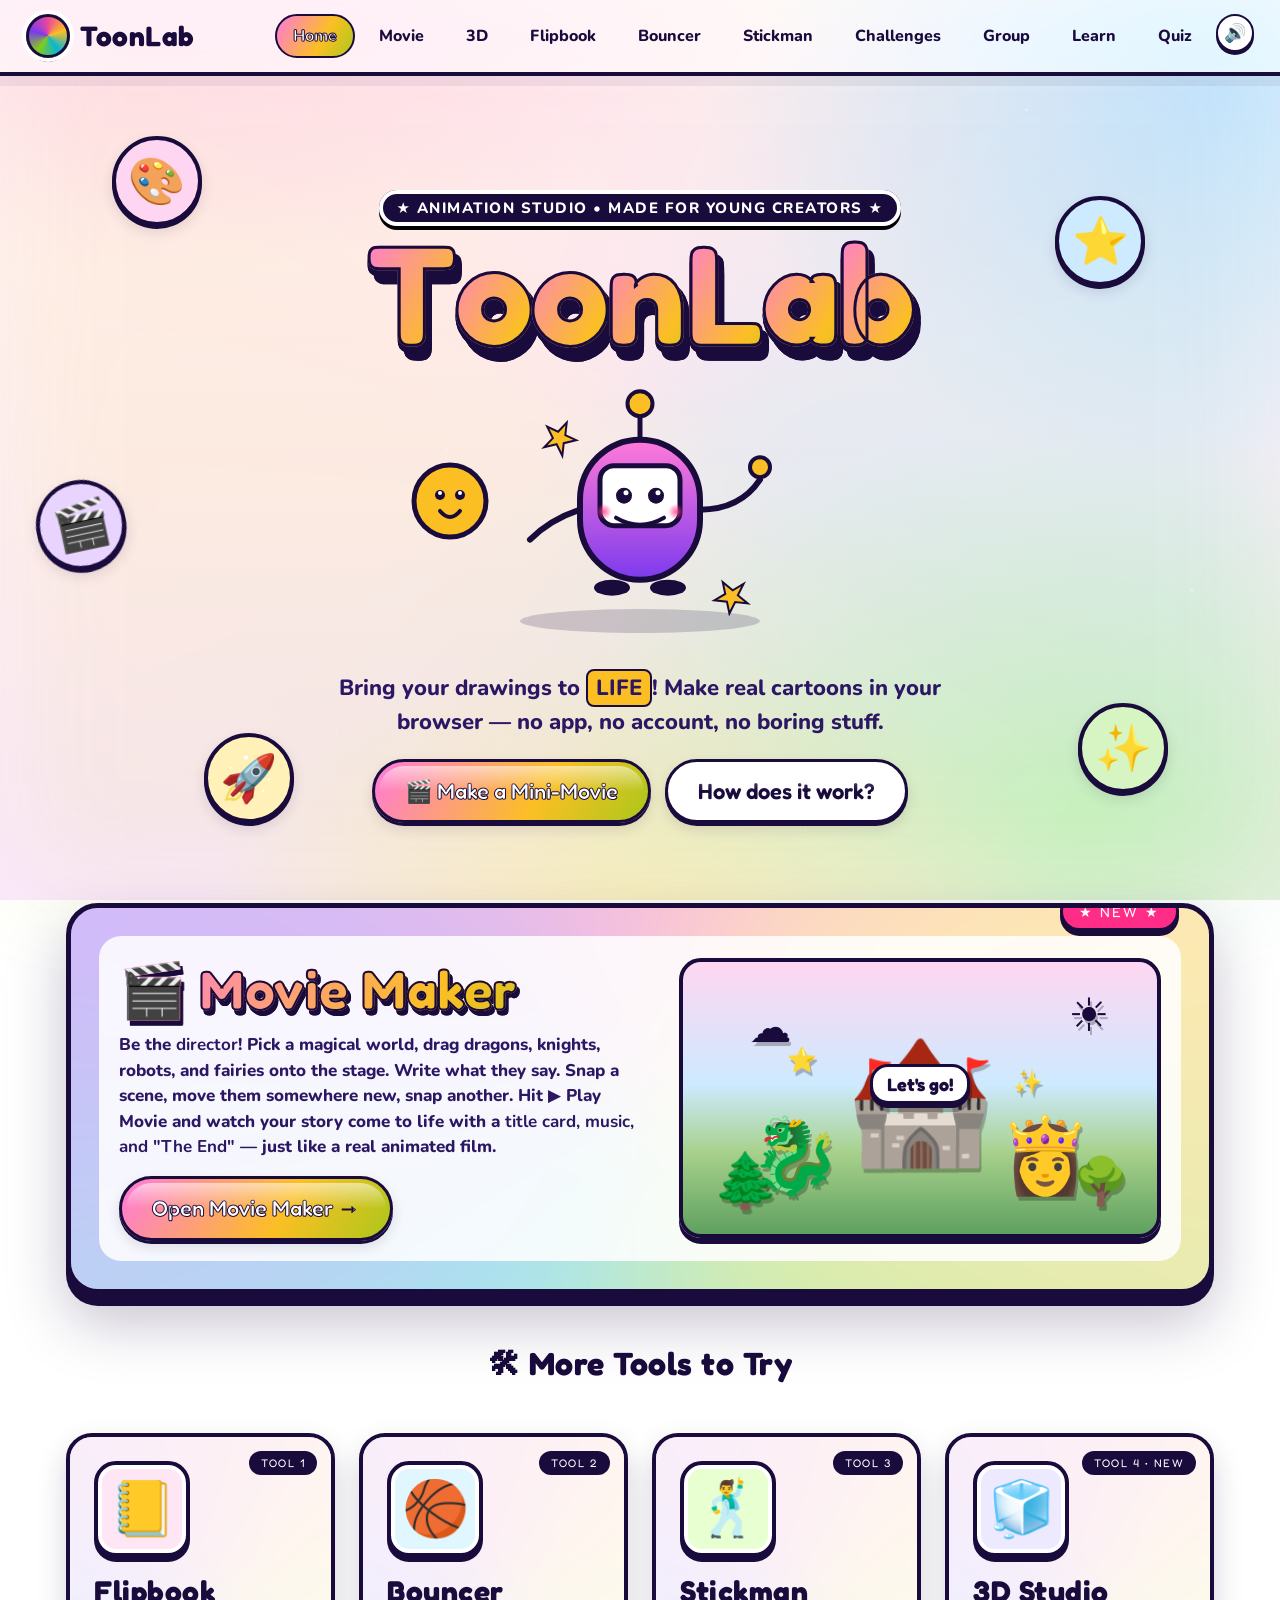
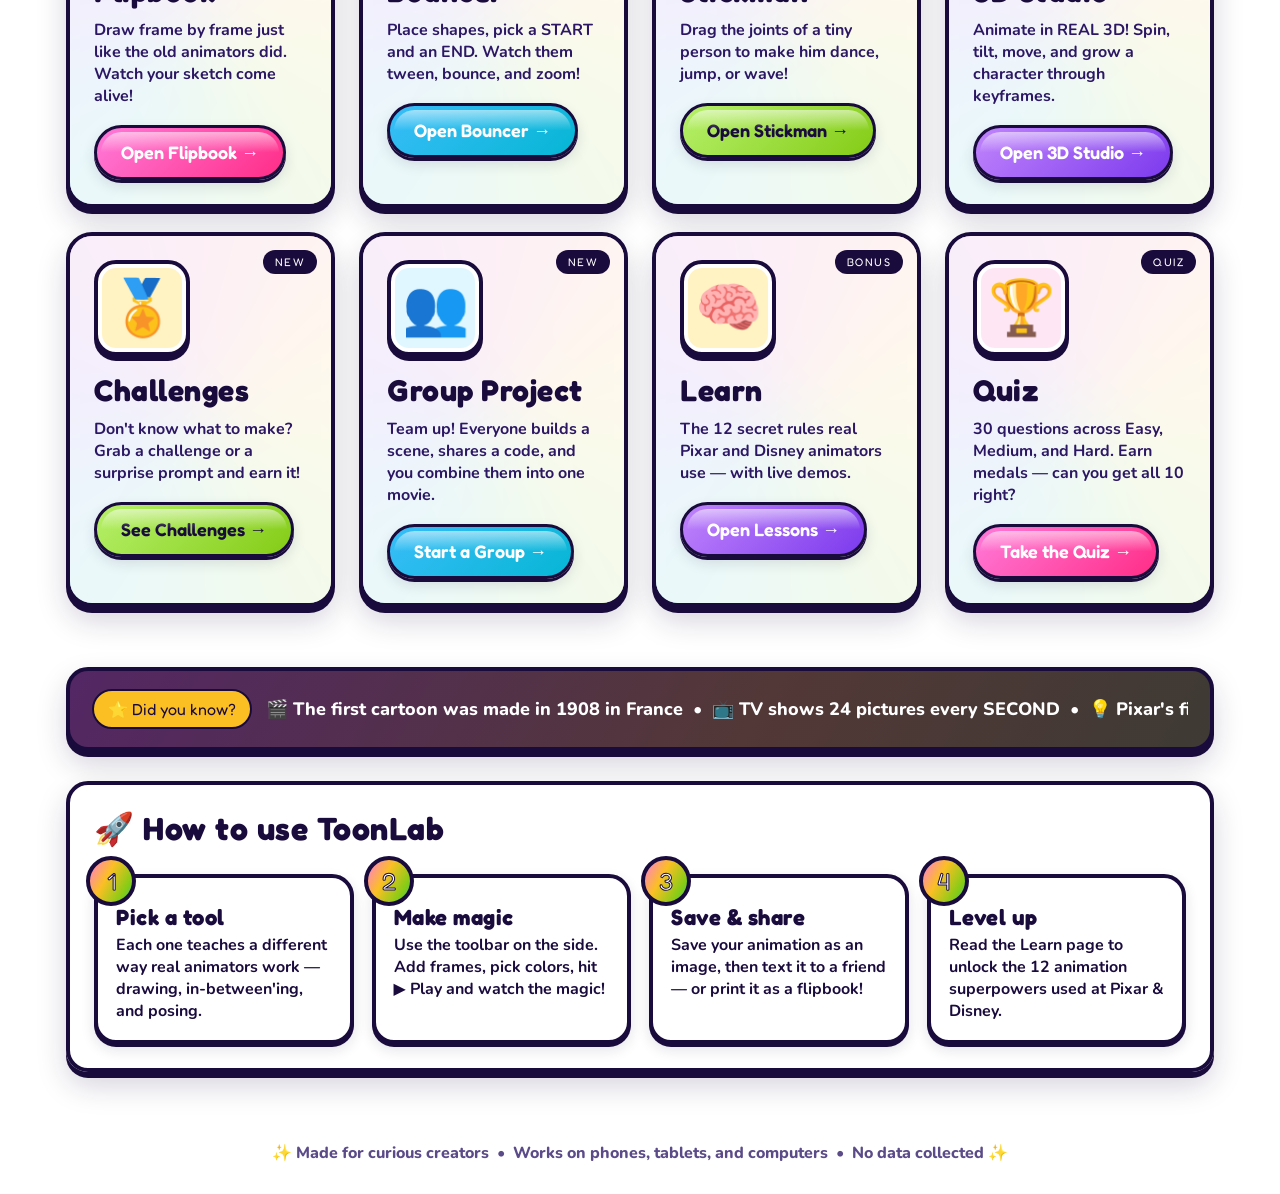
==== commit 7356d327: "Add 3D studio, challenges, group project, body movers, and save system New tools: - world3d.html: CS" ====
--- a/index.html
+++ b/index.html
@@ -18,9 +18,12 @@
   <div class="nav-links">
     <a href="index.html" class="active">Home</a>
     <a href="movie.html">Movie</a>
+    <a href="world3d.html">3D</a>
     <a href="flipbook.html">Flipbook</a>
     <a href="bouncer.html">Bouncer</a>
     <a href="stickman.html">Stickman</a>
+    <a href="challenge.html">Challenges</a>
+    <a href="collab.html">Group</a>
     <a href="learn.html">Learn</a>
     <a href="quiz.html">Quiz</a>
   </div>
@@ -201,6 +204,30 @@
       <p>Drag the joints of a tiny person to make him dance, jump, or wave!</p>
       <span class="btn green go">Open Stickman →</span>
     </a>
+    <a class="tool-card" href="world3d.html" data-sound="pop">
+      <div class="glass"></div>
+      <span class="tag">Tool 4 • NEW</span>
+      <div class="icon" style="background:#ede9ff">🧊</div>
+      <h3>3D Studio</h3>
+      <p>Animate in REAL 3D! Spin, tilt, move, and grow a character through keyframes.</p>
+      <span class="btn purple go">Open 3D Studio →</span>
+    </a>
+    <a class="tool-card" href="challenge.html" data-sound="pop">
+      <div class="glass"></div>
+      <span class="tag">NEW</span>
+      <div class="icon" style="background:#fff3c4">🏅</div>
+      <h3>Challenges</h3>
+      <p>Don't know what to make? Grab a challenge or a surprise prompt and earn it!</p>
+      <span class="btn green go">See Challenges →</span>
+    </a>
+    <a class="tool-card" href="collab.html" data-sound="pop">
+      <div class="glass"></div>
+      <span class="tag">NEW</span>
+      <div class="icon" style="background:#e0f7ff">👥</div>
+      <h3>Group Project</h3>
+      <p>Team up! Everyone builds a scene, shares a code, and you combine them into one movie.</p>
+      <span class="btn blue go">Start a Group →</span>
+    </a>
     <a class="tool-card" href="learn.html" data-sound="pop">
       <div class="glass"></div>
       <span class="tag">Bonus</span>
--- a/styles.css
+++ b/styles.css
@@ -1460,6 +1460,266 @@
 .review-item .q{ margin: 4px 0 4px; color: var(--ink) }
 .review-item .a{ font-size:13px; opacity:.85 }
 
+/* =====================================================
+   Save system: the little "Saved ✓" pill in the nav
+   ===================================================== */
+.save-pill{
+  display:inline-flex; align-items:center;
+  margin-left:6px;
+  padding:7px 12px;
+  border-radius:999px;
+  background:#fff;
+  border:2px solid var(--ink);
+  box-shadow:0 3px 0 var(--ink);
+  font-weight:800; font-size:13px;
+  color:var(--ink);
+  opacity:0; transform:translateY(-4px);
+  transition:opacity .2s ease, transform .2s ease;
+  pointer-events:none;
+  white-space:nowrap;
+}
+.save-pill.show{ opacity:1; transform:translateY(0) }
+.save-pill.warn{ background:#fff3c4; border-color:var(--red) }
+
+.save-row{ display:flex; gap:8px; flex-wrap:wrap }
+
+/* Stickman cast chips */
+.figure-list{ display:flex; gap:8px; flex-wrap:wrap }
+.figure-chip{
+  display:inline-flex; align-items:center; gap:6px;
+  padding:6px 12px; border-radius:999px;
+  background:#fff; border:3px solid var(--ink);
+  font-weight:800; font-size:13px; cursor:pointer;
+  box-shadow:0 2px 0 var(--ink);
+}
+.figure-chip.active{ background:var(--yellow); transform:translateY(-1px) }
+.figure-chip .dot{ width:12px; height:12px; border-radius:50%; border:1px solid var(--ink) }
+
+/* =====================================================
+   Movie: articulated "body" characters with movement
+   ===================================================== */
+.body-char{ display:inline-block; transform-origin:bottom center }
+.body-char svg{ display:block; overflow:visible }
+.actor.selected .body-char{ filter: drop-shadow(0 0 6px #fbbf24) drop-shadow(0 0 2px #fbbf24) }
+.bc-flip{ display:inline-block }
+.body-char .bc-arm-l,.body-char .bc-arm-r,
+.body-char .bc-leg-l,.body-char .bc-leg-r{ transform-origin:top center }
+.body-char .bc-arm-l{ transform-box:fill-box }
+.body-char .bc-arm-r,.body-char .bc-leg-l,.body-char .bc-leg-r{ transform-box:fill-box }
+
+/* motions — applied via class on the .body-char wrapper */
+.motion-walk .bc-leg-l{ animation:bcLegA .7s ease-in-out infinite }
+.motion-walk .bc-leg-r{ animation:bcLegB .7s ease-in-out infinite }
+.motion-walk .bc-arm-l{ animation:bcArmB .7s ease-in-out infinite }
+.motion-walk .bc-arm-r{ animation:bcArmA .7s ease-in-out infinite }
+.motion-walk{ animation:bcBob .7s ease-in-out infinite }
+
+.motion-wave .bc-arm-r{ animation:bcWave .6s ease-in-out infinite; transform-origin:top center }
+
+.motion-jump{ animation:bcJump 1s ease-in-out infinite }
+.motion-jump .bc-arm-l{ transform:rotate(150deg) }
+.motion-jump .bc-arm-r{ transform:rotate(-150deg) }
+
+.motion-dance{ animation:bcDance .6s ease-in-out infinite }
+.motion-dance .bc-arm-l{ animation:bcWave .5s ease-in-out infinite alternate; transform-origin:top center }
+.motion-dance .bc-arm-r{ animation:bcWave .5s .25s ease-in-out infinite alternate; transform-origin:top center }
+
+.motion-idle{ animation:bcBreathe 2.6s ease-in-out infinite }
+
+@keyframes bcLegA{ 0%,100%{transform:rotate(22deg)} 50%{transform:rotate(-22deg)} }
+@keyframes bcLegB{ 0%,100%{transform:rotate(-22deg)} 50%{transform:rotate(22deg)} }
+@keyframes bcArmA{ 0%,100%{transform:rotate(26deg)} 50%{transform:rotate(-26deg)} }
+@keyframes bcArmB{ 0%,100%{transform:rotate(-26deg)} 50%{transform:rotate(26deg)} }
+@keyframes bcBob{ 0%,100%{transform:translateY(0)} 50%{transform:translateY(-4px)} }
+@keyframes bcWave{ 0%{transform:rotate(8deg)} 100%{transform:rotate(-150deg)} }
+@keyframes bcJump{ 0%,100%{transform:translateY(0)} 35%{transform:translateY(-46px)} 55%{transform:translateY(-46px)} }
+@keyframes bcDance{ 0%,100%{transform:rotate(-7deg) translateY(0)} 50%{transform:rotate(7deg) translateY(-6px)} }
+@keyframes bcBreathe{ 0%,100%{transform:scale(1)} 50%{transform:scale(1.03)} }
+
+.motion-picker{ display:flex; gap:6px; flex-wrap:wrap; align-items:center }
+.motion-picker button{
+  border:2px solid var(--ink); background:#fff; border-radius:999px;
+  padding:5px 10px; font-weight:800; font-size:12px; cursor:pointer;
+  box-shadow:0 2px 0 var(--ink);
+}
+.motion-picker button.active{ background:var(--yellow) }
+
+/* =====================================================
+   Challenges page
+   ===================================================== */
+.chal-filters{ display:flex; gap:8px; flex-wrap:wrap; justify-content:center; margin:8px 0 24px }
+.challenge-grid{
+  display:grid;
+  grid-template-columns:repeat(auto-fill, minmax(280px,1fr));
+  gap:18px;
+}
+.challenge-card{
+  position:relative;
+  background:#fff;
+  border:4px solid var(--ink);
+  border-radius:24px;
+  padding:20px;
+  box-shadow:var(--shadow-sm);
+  display:flex; flex-direction:column; gap:10px;
+  transition:transform .15s ease;
+}
+.challenge-card:hover{ transform:translateY(-4px) }
+.challenge-card.done{ background:#f0fff0; border-color:var(--green) }
+.challenge-card .lvl{
+  position:absolute; top:-12px; right:16px;
+  padding:4px 12px; border-radius:999px;
+  font-weight:900; font-size:12px; letter-spacing:.5px;
+  border:2px solid var(--ink); box-shadow:0 2px 0 var(--ink);
+}
+.lvl.easy{ background:var(--green); color:#fff }
+.lvl.medium{ background:var(--yellow) }
+.lvl.hard{ background:var(--hot); color:#fff }
+.challenge-card .emoji{ font-size:40px }
+.challenge-card h3{ margin:0; font-size:21px }
+.challenge-card p{ margin:0; font-weight:600; font-size:14px }
+.challenge-card .goal{ font-size:13px; background:#f5f0ff; border-radius:12px; padding:8px 12px; font-weight:700 }
+.challenge-card .row{ display:flex; gap:8px; margin-top:auto; flex-wrap:wrap }
+.challenge-card .done-stamp{
+  display:none; align-self:flex-start;
+  background:var(--green); color:#fff; font-weight:900;
+  padding:4px 12px; border-radius:999px; border:2px solid var(--ink);
+}
+.challenge-card.done .done-stamp{ display:inline-block }
+.chal-progress{
+  text-align:center; font-weight:900; font-size:18px;
+  background:#fff; border:3px solid var(--ink); border-radius:999px;
+  padding:10px 18px; display:inline-block; box-shadow:var(--shadow-sm);
+}
+
+/* =====================================================
+   3D animation studio
+   ===================================================== */
+.scene3d-wrap{
+  perspective:900px;
+  background:radial-gradient(circle at 50% 30%, #2a1a5e, #120636);
+  border:4px solid var(--ink);
+  border-radius:22px;
+  height:460px;
+  position:relative;
+  overflow:hidden;
+  box-shadow:var(--shadow);
+}
+.floor3d{
+  position:absolute; left:50%; top:72%;
+  width:160%; height:60%;
+  transform:translateX(-50%) rotateX(72deg);
+  background:
+    repeating-linear-gradient(90deg, rgba(255,255,255,.18) 0 2px, transparent 2px 56px),
+    repeating-linear-gradient(0deg, rgba(255,255,255,.18) 0 2px, transparent 2px 56px),
+    linear-gradient(#7c3aed, #06b6d4);
+  transform-origin:center top;
+  opacity:.65;
+}
+.obj3d{
+  position:absolute; left:50%; top:46%;
+  width:130px; height:130px;
+  transform-style:preserve-3d;
+  transform:translate(-50%,-50%);
+}
+.obj3d .face{
+  position:absolute; width:130px; height:130px;
+  display:flex; align-items:center; justify-content:center;
+  font-size:64px;
+  border:3px solid rgba(26,11,61,.6);
+  border-radius:10px;
+  backface-visibility:visible;
+}
+.obj3d .f-front { transform:translateZ(65px);  background:linear-gradient(135deg,#ff7ad9,#ec4899) }
+.obj3d .f-back  { transform:rotateY(180deg) translateZ(65px); background:linear-gradient(135deg,#7c3aed,#5b21b6) }
+.obj3d .f-right { transform:rotateY(90deg) translateZ(65px);  background:linear-gradient(135deg,#38bdf8,#06b6d4) }
+.obj3d .f-left  { transform:rotateY(-90deg) translateZ(65px); background:linear-gradient(135deg,#b6f06a,#84cc16) }
+.obj3d .f-top   { transform:rotateX(90deg) translateZ(65px);  background:linear-gradient(135deg,#fde68a,#fbbf24) }
+.obj3d .f-bottom{ transform:rotateX(-90deg) translateZ(65px); background:linear-gradient(135deg,#fb923c,#ef4444) }
+.threed-controls label{ display:block; font-weight:800; font-size:13px; margin:12px 0 4px; color:#5b3da4 }
+.threed-controls input[type=range]{ width:100% }
+.prompt-card{
+  background:linear-gradient(135deg,#fff, #fff3c4);
+  border:3px solid var(--ink);
+  border-radius:18px;
+  padding:16px 18px;
+  box-shadow:var(--shadow-sm);
+  font-weight:700;
+}
+.prompt-card .big{ font-size:20px; font-family:'Fredoka',sans-serif; margin:6px 0 }
+
+/* =====================================================
+   Collaboration / group project
+   ===================================================== */
+.collab-grid{ display:grid; grid-template-columns:1.2fr .8fr; gap:20px; align-items:start }
+.contrib-list{ display:flex; flex-direction:column; gap:12px }
+.contrib{
+  background:#fff; border:3px solid var(--ink); border-radius:18px;
+  padding:14px 16px; box-shadow:var(--shadow-sm);
+  display:flex; align-items:center; gap:12px;
+}
+.contrib .av{ font-size:30px }
+.contrib .meta{ flex:1 }
+.contrib .meta strong{ font-family:'Fredoka',sans-serif; font-size:17px }
+.contrib .meta small{ display:block; opacity:.7; font-weight:700 }
+.collab-code{
+  width:100%; min-height:90px;
+  font-family:ui-monospace, Menlo, Consolas, monospace;
+  font-size:12px;
+  border:3px solid var(--ink); border-radius:14px; padding:10px;
+  resize:vertical; background:#faf7ff;
+}
+.collab-stage{
+  border:4px solid var(--ink); border-radius:18px; overflow:hidden;
+  background:#000; aspect-ratio:16/9; position:relative;
+  margin-top:10px; touch-action:none;
+}
+.collab-stage .cap{
+  position:absolute; left:50%; bottom:8px; transform:translateX(-50%);
+  max-width:90%; text-align:center;
+  background:rgba(26,11,61,.78); color:#fff;
+  font-weight:800; font-size:14px;
+  padding:5px 14px; border-radius:999px;
+}
+.collab-stage .cap:empty{ display:none }
+
+/* group movie playback overlay */
+.g-play{
+  position:fixed; inset:0; z-index:200;
+  background:rgba(8,2,28,.92);
+  display:none; flex-direction:column; align-items:center; justify-content:center;
+  padding:20px;
+}
+.g-play.on{ display:flex }
+.g-stage{
+  width:min(92vw, 960px); aspect-ratio:16/9;
+  border:5px solid #fff; border-radius:20px; overflow:hidden;
+  position:relative; box-shadow:0 20px 60px rgba(0,0,0,.6);
+}
+.g-stage .bg{ position:absolute; inset:0 }
+.g-stage .decor{ position:absolute; inset:0; pointer-events:none }
+.g-stage .decor .decor-item{ font-size:clamp(30px,5vw,60px) }
+.g-stage .items{ position:absolute; inset:0 }
+.g-cap{
+  position:absolute; left:50%; bottom:16px; transform:translateX(-50%);
+  max-width:90%; text-align:center;
+  background:rgba(26,11,61,.8); color:#fff;
+  font-family:'Fredoka',sans-serif; font-weight:700;
+  font-size:clamp(16px,2.6vw,26px);
+  padding:8px 22px; border-radius:999px;
+}
+.g-author{
+  position:absolute; top:14px; left:16px;
+  background:var(--yellow); color:var(--ink);
+  font-weight:900; font-size:14px;
+  padding:5px 14px; border-radius:999px; border:2px solid var(--ink);
+}
+.pop-in .emoji{ display:inline-block; animation:popIn .5s cubic-bezier(.2,1.4,.4,1) both }
+@keyframes popIn{ 0%{ transform:scale(0) rotate(-20deg) } 100%{ transform:scale(1) rotate(0) } }
+
+@media (max-width: 860px){
+  .collab-grid{ grid-template-columns:1fr }
+}
+
 /* small screens */
 @media (max-width: 980px){
   .movie-studio{ grid-template-columns: 1fr }
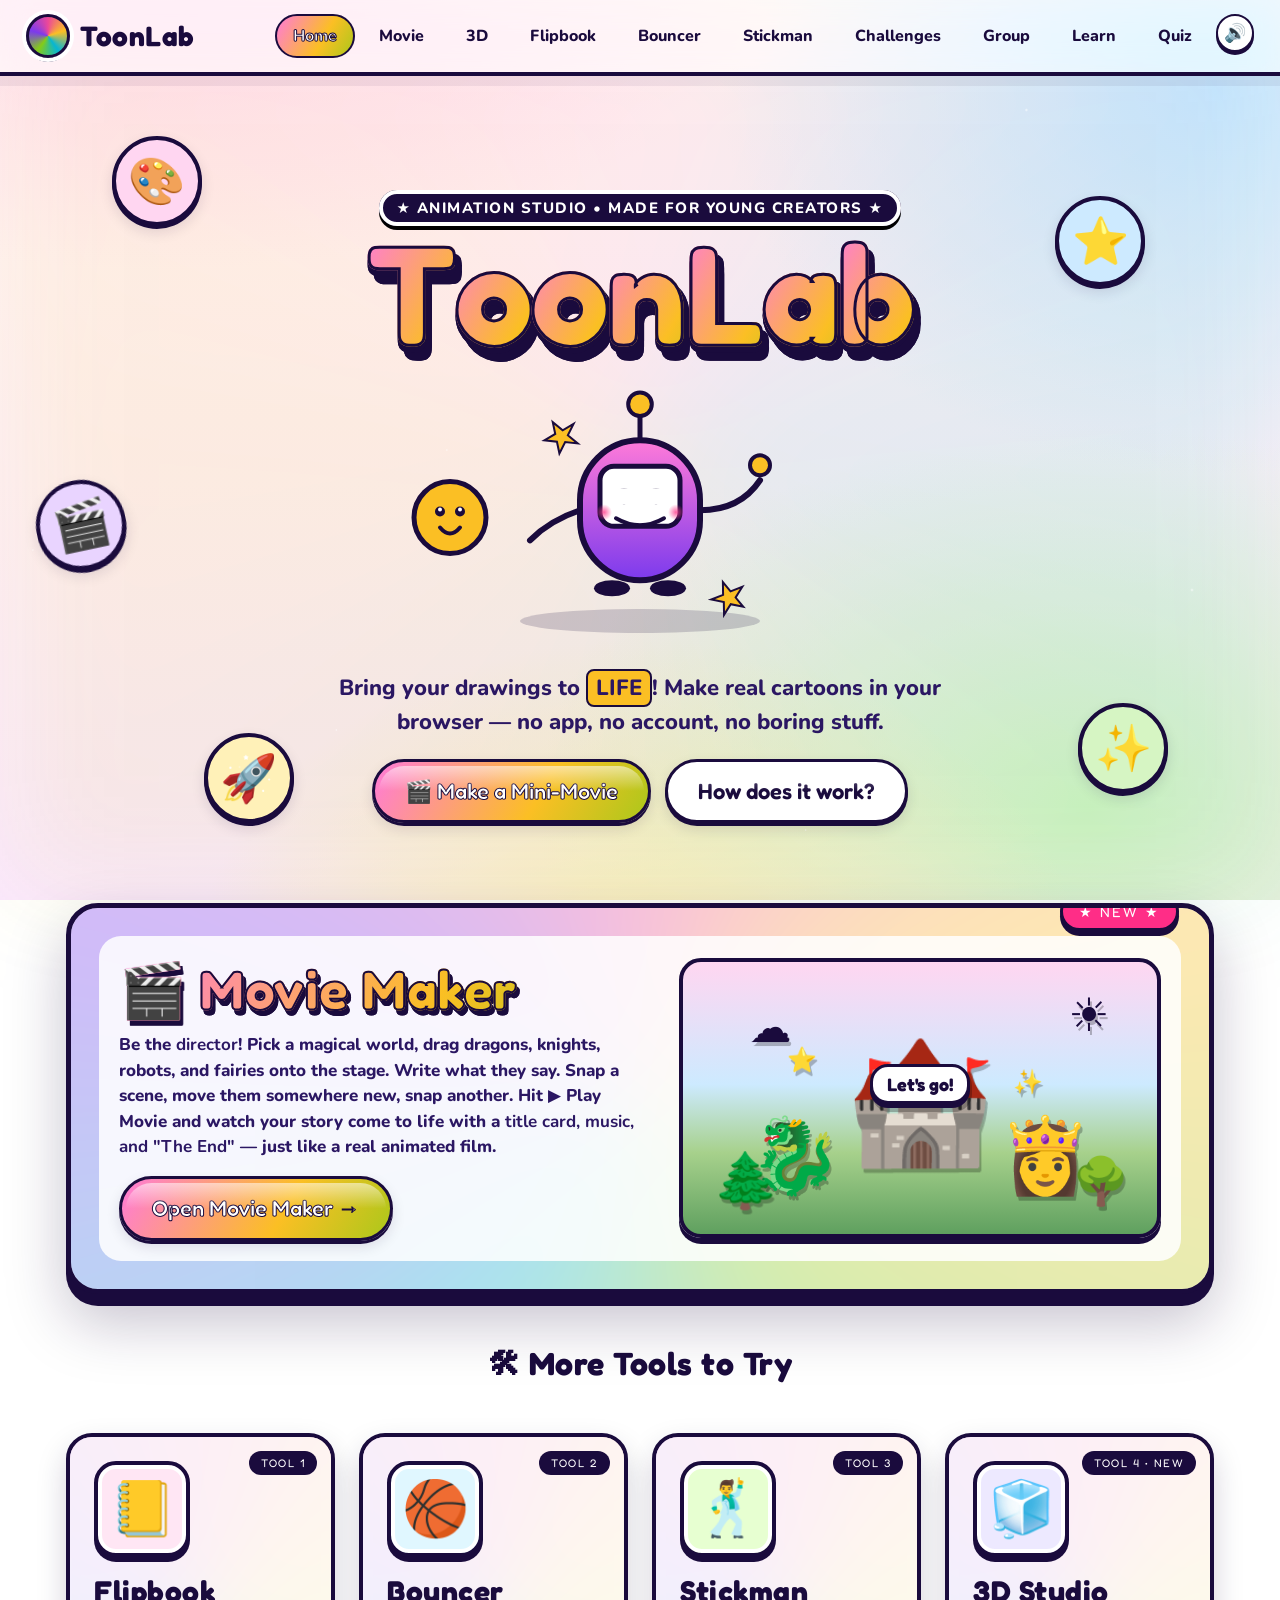
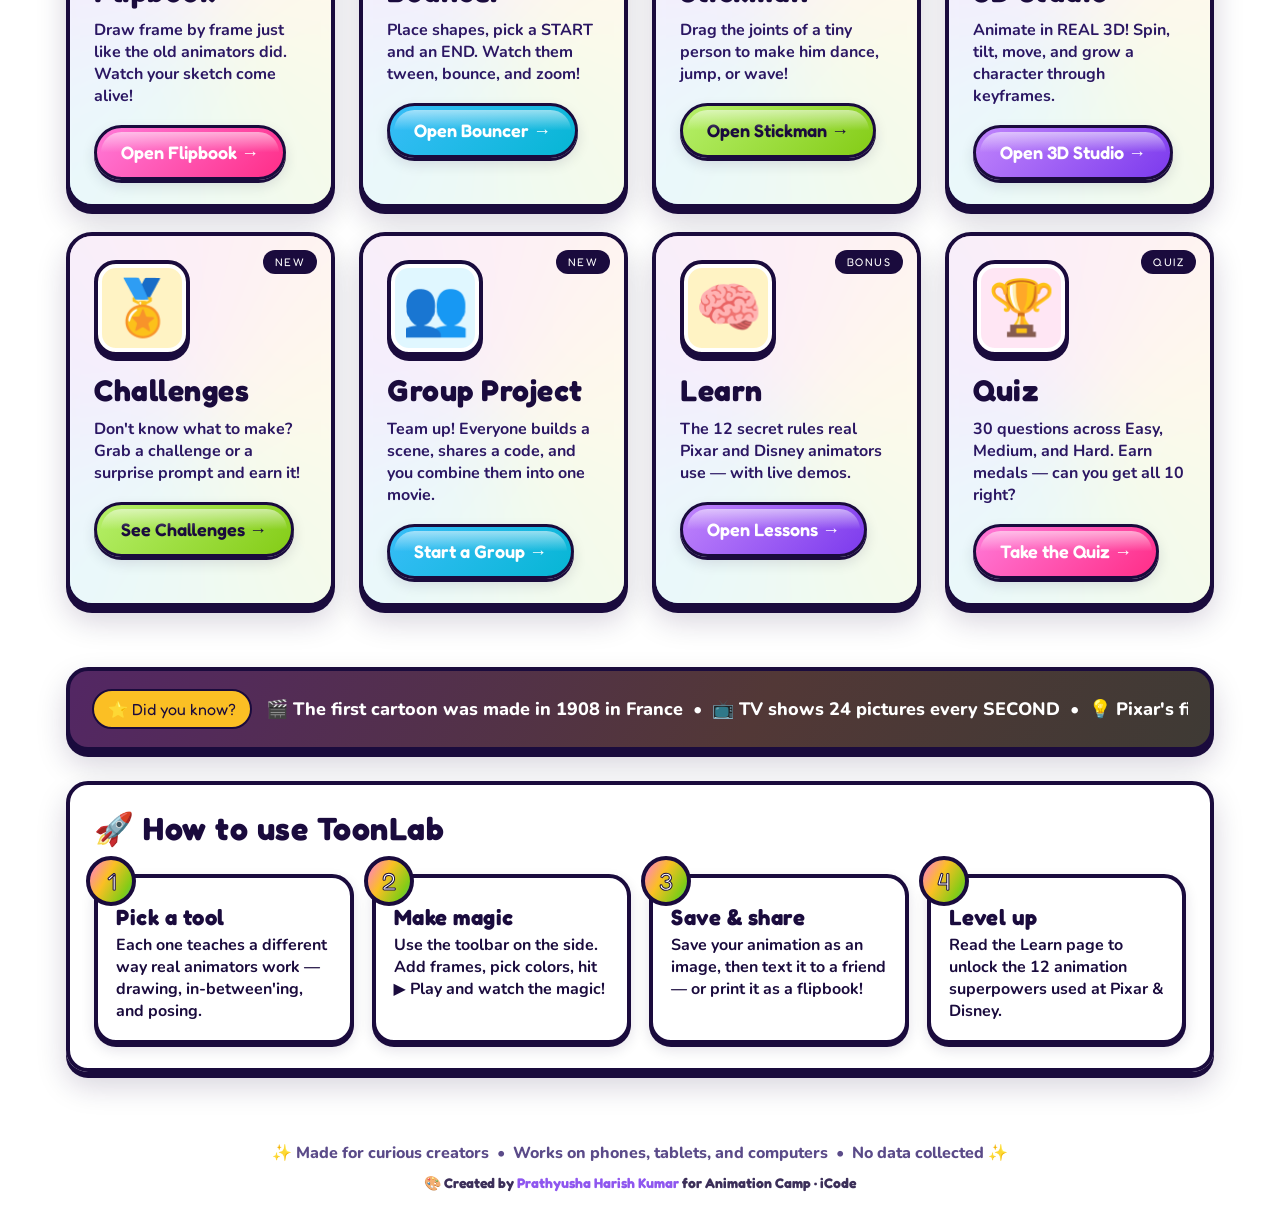
==== commit ea533aa9: "Add creator credit footer to every page Footer on all 10 pages now shows: "Created by Prathyusha Har" ====
--- a/index.html
+++ b/index.html
@@ -288,7 +288,7 @@
 
 <footer>
   ✨ Made for curious creators &nbsp;•&nbsp; Works on phones, tablets, and computers &nbsp;•&nbsp; No data collected ✨
-</footer>
+<span class="credit">🎨 Created by <strong>Prathyusha Harish Kumar</strong> for Animation Camp · iCode</span></footer>
 
 <script src="fx.js"></script>
 <script>
--- a/styles.css
+++ b/styles.css
@@ -709,6 +709,16 @@
   color:#5b4b89;
   position:relative; z-index:1;
 }
+footer .credit{
+  display:block;
+  margin-top:10px;
+  font-family:'Fredoka',sans-serif;
+  font-size:14px;
+  font-weight:700;
+  color:var(--ink);
+  opacity:.85;
+}
+footer .credit strong{ color:var(--purple) }
 
 /* ===== Sparkle / Confetti effects (canvas overlay) ===== */
 #fx-canvas{
